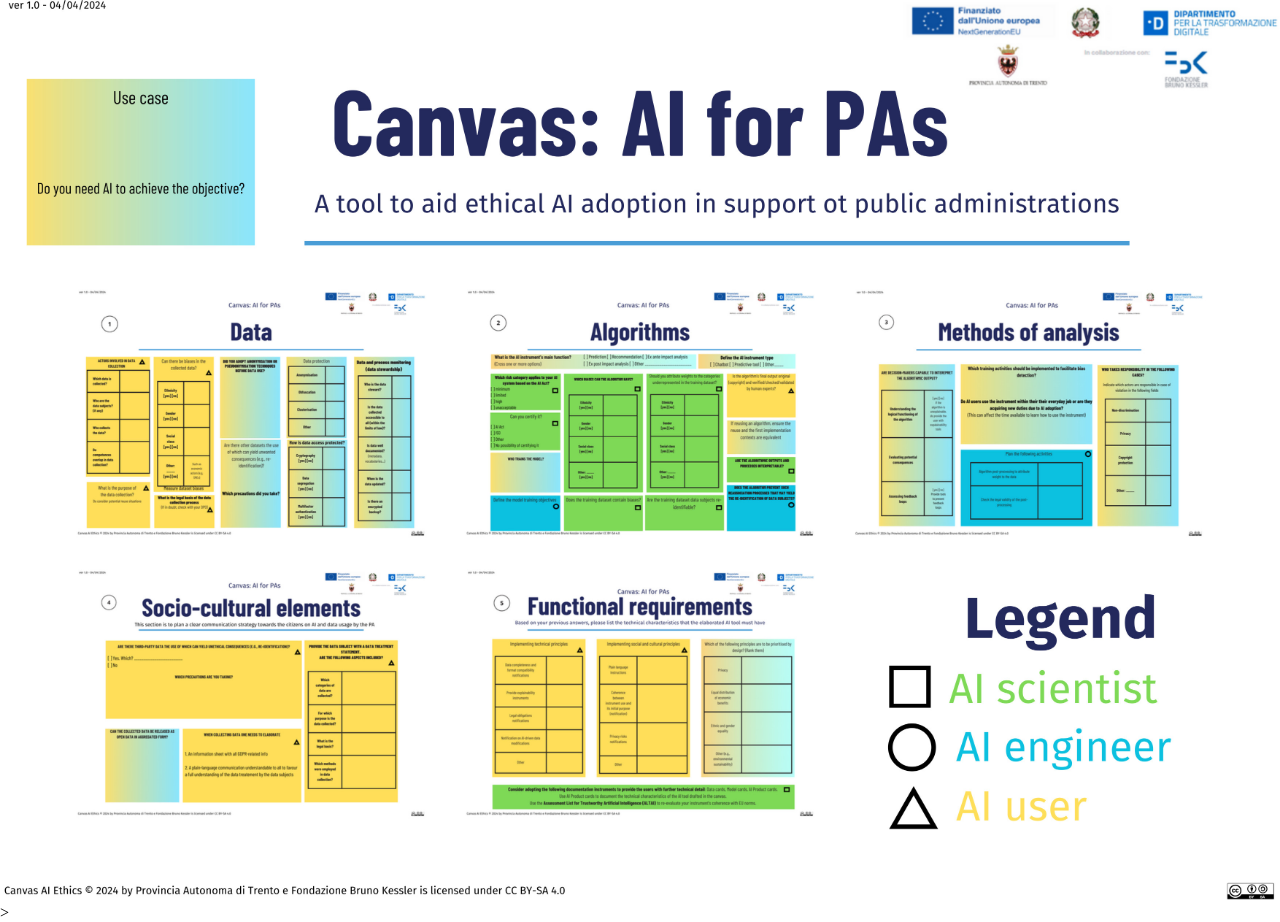
==== docs/index.html @ a338956f "update" ====
<!DOCTYPE html>
<html lang="it">
<head>
    <meta charset="UTF-8">
    <meta name="viewport" content="width=device-width, initial-scale=1.0">
    <title>Immagine Fullscreen</title>
    <style>
        body {
            margin: 0;
            overflow: hidden; /* Evita lo scrolling */
        }
        img {
            width: 100vw;
            height: 100vh;
            object-fit: cover; /* Assicura che l'immagine copra l'intero schermo */
        }
    </style>
</head>
<body>
	<a href="canvas_ai_ethics_AIxPA_en.pdf">
	<img src="images/cover.jpg" alt="Immagine a schermo intero">
	</a>
</body>
</html>

>
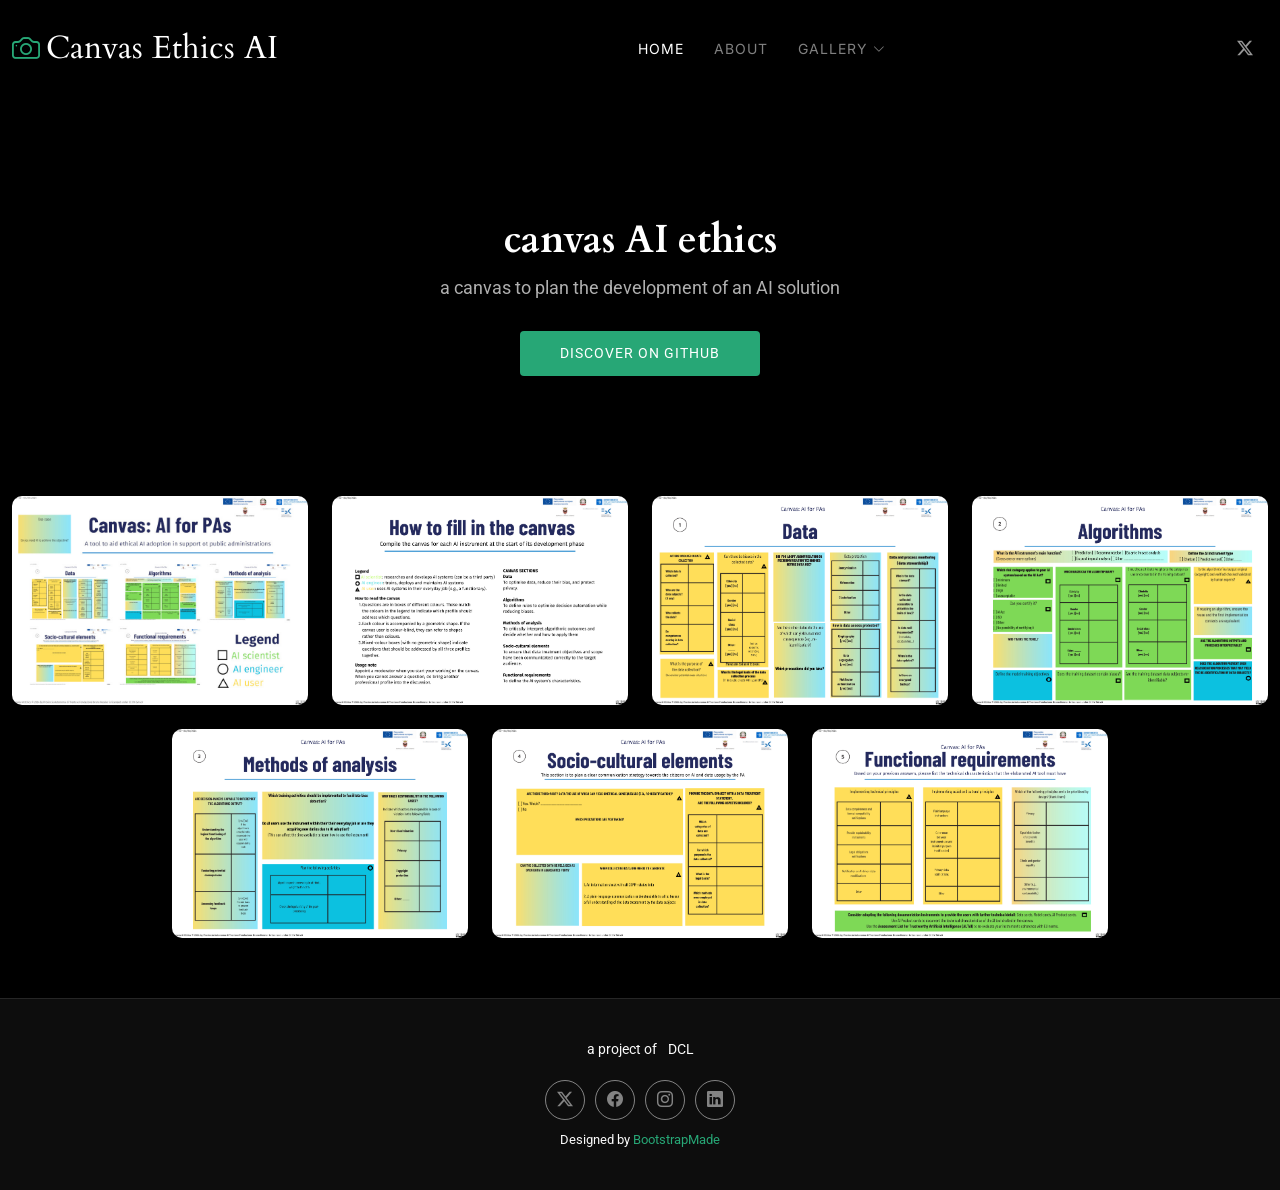
==== commit 29a06621: "update" ====
--- a/docs/index.html
+++ b/docs/index.html
@@ -1,26 +1,228 @@
 <!DOCTYPE html>
-<html lang="it">
+<html lang="en">
+
 <head>
-    <meta charset="UTF-8">
-    <meta name="viewport" content="width=device-width, initial-scale=1.0">
-    <title>Immagine Fullscreen</title>
-    <style>
-        body {
-            margin: 0;
-            overflow: hidden; /* Evita lo scrolling */
-        }
-        img {
-            width: 100vw;
-            height: 100vh;
-            object-fit: cover; /* Assicura che l'immagine copra l'intero schermo */
-        }
-    </style>
+  <meta charset="utf-8">
+  <meta content="width=device-width, initial-scale=1.0" name="viewport">
+  <title>AI Canvas Ethics</title>
+  <meta name="description" content="A structured framework to help public administrations ethically and legally deploy AI. Developed from the experience of the Autonomous Province of Trento, this canvas ensures compliance with EU regulations while addressing bias, data privacy, and accountability. Download the canvas to guide AI adoption in your organization. ">
+  <meta name="keywords" content="AI Ethics, Public Administration, AI Governance, Algorithmic Bias, Data Privacy, AI Regulation, Responsible AI, AI Act, Digital Transformation, Trustworthy AI, Machine Learning in Government, AI Deployment Framework.">
+
+  <!-- Favicons -->
+  <link href="assets/img/favicon.png" rel="icon">
+  <link href="assets/img/apple-touch-icon.png" rel="apple-touch-icon">
+
+  <!-- Fonts -->
+  <link href="https://fonts.googleapis.com" rel="preconnect">
+  <link href="https://fonts.gstatic.com" rel="preconnect" crossorigin>
+  <link href="https://fonts.googleapis.com/css2?family=Roboto:ital,wght@0,100;0,300;0,400;0,500;0,700;0,900;1,100;1,300;1,400;1,500;1,700;1,900&family=Inter:wght@100;200;300;400;500;600;700;800;900&family=Cardo:ital,wght@0,400;0,700;1,400;1,700&display=swap" rel="stylesheet">
+
+  <!-- Vendor CSS Files -->
+  <link href="assets/vendor/bootstrap/css/bootstrap.min.css" rel="stylesheet">
+  <link href="assets/vendor/bootstrap-icons/bootstrap-icons.css" rel="stylesheet">
+  <link href="assets/vendor/aos/aos.css" rel="stylesheet">
+  <link href="assets/vendor/glightbox/css/glightbox.min.css" rel="stylesheet">
+  <link href="assets/vendor/swiper/swiper-bundle.min.css" rel="stylesheet">
+
+  <!-- Main CSS File -->
+  <link href="assets/css/main.css" rel="stylesheet">
+
+  <!-- =======================================================
+  * Template Name: PhotoFolio
+  * Template URL: https://bootstrapmade.com/photofolio-bootstrap-photography-website-template/
+  * Updated: Aug 07 2024 with Bootstrap v5.3.3
+  * Author: BootstrapMade.com
+  * License: https://bootstrapmade.com/license/
+  ======================================================== -->
 </head>
-<body>
-	<a href="canvas_ai_ethics_AIxPA_en.pdf">
-	<img src="images/cover.jpg" alt="Immagine a schermo intero">
-	</a>
+
+<body class="index-page">
+
+  <header id="header" class="header d-flex align-items-center sticky-top">
+    <div class="container-fluid position-relative d-flex align-items-center justify-content-between">
+
+      <a href="index.html" class="logo d-flex align-items-center me-auto me-xl-0">
+        <!-- Uncomment the line below if you also wish to use an image logo -->
+        <!-- <img src="assets/img/logo.png" alt=""> -->
+        <i class="bi bi-camera"></i>
+        <h1 class="sitename">Canvas Ethics AI</h1>
+      </a>
+
+      <nav id="navmenu" class="navmenu">
+        <ul>
+          <li><a href="index.html" class="active">Home<br></a></li>
+          <li><a href="about.html">About</a></li>
+          <li class="dropdown"><a href="gallery.html"><span>Gallery</span> <i class="bi bi-chevron-down toggle-dropdown"></i></a>
+            <ul>
+              <li><a href="gallery.html">Canvas AI</a></li>
+              <!--
+              <li><a href="gallery.html">Canvas AI for business</a></li>
+              <li><a href="gallery.html">Canvas AI italian versione</a></li>
+              -->
+            </ul>
+          </li>
+          <!--
+          <li><a href="services.html">Services</a></li>
+          <li><a href="contact.html">Contact</a></li>
+          -->
+        </ul>
+        <i class="mobile-nav-toggle d-xl-none bi bi-list"></i>
+      </nav>
+
+      <div class="header-social-links">
+        <a href="https://x.com/dclfbk" class="twitter"><i class="bi bi-twitter-x"></i></a>
+        <!--
+        <a href="#" class="facebook"><i class="bi bi-facebook"></i></a>
+        <a href="#" class="instagram"><i class="bi bi-instagram"></i></a>
+        <a href="#" class="linkedin"><i class="bi bi-linkedin"></i></a>
+        -->
+      </div>
+
+    </div>
+  </header>
+
+  <main class="main">
+
+    <!-- Hero Section -->
+    <section id="hero" class="hero section">
+
+      <div class="container">
+        <div class="row justify-content-center">
+          <div class="col-lg-6 text-center" data-aos="fade-up" data-aos-delay="100">
+            <h2>canvas AI ethics</h2>
+            <p>a canvas to plan the development of an AI solution</p>
+            <a href="https://github.com/dclfbk/canvasaiethics" class="btn-get-started">discover on github<br></a>
+          </div>
+        </div>
+      </div>
+
+    </section><!-- /Hero Section -->
+
+    <!-- Gallery Section -->
+    <section id="gallery" class="gallery section">
+
+      <div class="container-fluid" data-aos="fade-up" data-aos-delay="100">
+
+        <div class="row gy-4 justify-content-center">
+
+          <div class="col-xl-3 col-lg-4 col-md-6">
+            <div class="gallery-item h-100">
+              <img src="assets/img/gallery/gallery-1.jpg" class="img-fluid" alt="">
+              <div class="gallery-links d-flex align-items-center justify-content-center">
+                <a href="assets/img/gallery/gallery-1.jpg" title="Gallery 1" class="glightbox preview-link"><i class="bi bi-arrows-angle-expand"></i></a>
+                <a href="gallery-single.html" class="details-link"><i class="bi bi-link-45deg"></i></a>
+              </div>
+            </div>
+          </div><!-- End Gallery Item -->
+
+          <div class="col-xl-3 col-lg-4 col-md-6">
+            <div class="gallery-item h-100">
+              <img src="assets/img/gallery/gallery-2.jpg" class="img-fluid" alt="">
+              <div class="gallery-links d-flex align-items-center justify-content-center">
+                <a href="assets/img/gallery/gallery-2.jpg" title="Gallery 2" class="glightbox preview-link"><i class="bi bi-arrows-angle-expand"></i></a>
+                <a href="gallery-single.html" class="details-link"><i class="bi bi-link-45deg"></i></a>
+              </div>
+            </div>
+          </div><!-- End Gallery Item -->
+
+          <div class="col-xl-3 col-lg-4 col-md-6">
+            <div class="gallery-item h-100">
+              <img src="assets/img/gallery/gallery-3.jpg" class="img-fluid" alt="">
+              <div class="gallery-links d-flex align-items-center justify-content-center">
+                <a href="assets/img/gallery/gallery-3.jpg" title="Gallery 3" class="glightbox preview-link"><i class="bi bi-arrows-angle-expand"></i></a>
+                <a href="gallery-single.html" class="details-link"><i class="bi bi-link-45deg"></i></a>
+              </div>
+            </div>
+          </div><!-- End Gallery Item -->
+
+          <div class="col-xl-3 col-lg-4 col-md-6">
+            <div class="gallery-item h-100">
+              <img src="assets/img/gallery/gallery-4.jpg" class="img-fluid" alt="">
+              <div class="gallery-links d-flex align-items-center justify-content-center">
+                <a href="assets/img/gallery/gallery-4.jpg" title="Gallery 4" class="glightbox preview-link"><i class="bi bi-arrows-angle-expand"></i></a>
+                <a href="gallery-single.html" class="details-link"><i class="bi bi-link-45deg"></i></a>
+              </div>
+            </div>
+          </div><!-- End Gallery Item -->
+
+          <div class="col-xl-3 col-lg-4 col-md-6">
+            <div class="gallery-item h-100">
+              <img src="assets/img/gallery/gallery-5.jpg" class="img-fluid" alt="">
+              <div class="gallery-links d-flex align-items-center justify-content-center">
+                <a href="assets/img/gallery/gallery-5.jpg" title="Gallery 5" class="glightbox preview-link"><i class="bi bi-arrows-angle-expand"></i></a>
+                <a href="gallery-single.html" class="details-link"><i class="bi bi-link-45deg"></i></a>
+              </div>
+            </div>
+          </div><!-- End Gallery Item -->
+
+          <div class="col-xl-3 col-lg-4 col-md-6">
+            <div class="gallery-item h-100">
+              <img src="assets/img/gallery/gallery-6.jpg" class="img-fluid" alt="">
+              <div class="gallery-links d-flex align-items-center justify-content-center">
+                <a href="assets/img/gallery/gallery-6.jpg" title="Gallery 6" class="glightbox preview-link"><i class="bi bi-arrows-angle-expand"></i></a>
+                <a href="gallery-single.html" class="details-link"><i class="bi bi-link-45deg"></i></a>
+              </div>
+            </div>
+          </div><!-- End Gallery Item -->
+
+          <div class="col-xl-3 col-lg-4 col-md-6">
+            <div class="gallery-item h-100">
+              <img src="assets/img/gallery/gallery-7.jpg" class="img-fluid" alt="">
+              <div class="gallery-links d-flex align-items-center justify-content-center">
+                <a href="assets/img/gallery/gallery-7.jpg" title="Gallery 7" class="glightbox preview-link"><i class="bi bi-arrows-angle-expand"></i></a>
+                <a href="gallery-single.html" class="details-link"><i class="bi bi-link-45deg"></i></a>
+              </div>
+            </div>
+          </div><!-- End Gallery Item -->
+        </div>
+
+      </div>
+
+    </section><!-- /Gallery Section -->
+
+  </main>
+
+  <footer id="footer" class="footer">
+
+    <div class="container">
+      <div class="copyright text-center ">
+        <p>a project of <strong class="px-1 sitename"></strong> <span>DCL</span></p>
+      </div>
+      <div class="social-links d-flex justify-content-center">
+        <a href=""><i class="bi bi-twitter-x"></i></a>
+        <a href=""><i class="bi bi-facebook"></i></a>
+        <a href=""><i class="bi bi-instagram"></i></a>
+        <a href=""><i class="bi bi-linkedin"></i></a>
+      </div>
+      <div class="credits">
+        <!-- All the links in the footer should remain intact. -->
+        <!-- You can delete the links only if you've purchased the pro version. -->
+        <!-- Licensing information: https://bootstrapmade.com/license/ -->
+        <!-- Purchase the pro version with working PHP/AJAX contact form: [buy-url] -->
+        Designed by <a href="https://bootstrapmade.com/">BootstrapMade</a>
+      </div>
+    </div>
+
+  </footer>
+
+  <!-- Scroll Top -->
+  <a href="#" id="scroll-top" class="scroll-top d-flex align-items-center justify-content-center"><i class="bi bi-arrow-up-short"></i></a>
+
+  <!-- Preloader -->
+  <div id="preloader">
+    <div class="line"></div>
+  </div>
+
+  <!-- Vendor JS Files -->
+  <script src="assets/vendor/bootstrap/js/bootstrap.bundle.min.js"></script>
+  <script src="assets/vendor/php-email-form/validate.js"></script>
+  <script src="assets/vendor/aos/aos.js"></script>
+  <script src="assets/vendor/glightbox/js/glightbox.min.js"></script>
+  <script src="assets/vendor/swiper/swiper-bundle.min.js"></script>
+
+  <!-- Main JS File -->
+  <script src="assets/js/main.js"></script>
+
 </body>
+
 </html>
-
->
--- a/docs/assets/css/main.css
+++ b/docs/assets/css/main.css
@@ -0,0 +1,1392 @@
+/**
+* Template Name: PhotoFolio
+* Template URL: https://bootstrapmade.com/photofolio-bootstrap-photography-website-template/
+* Updated: Aug 07 2024 with Bootstrap v5.3.3
+* Author: BootstrapMade.com
+* License: https://bootstrapmade.com/license/
+*/
+
+/*--------------------------------------------------------------
+# Font & Color Variables
+# Help: https://bootstrapmade.com/color-system/
+--------------------------------------------------------------*/
+/* Fonts */
+:root {
+  --default-font: "Roboto",  system-ui, -apple-system, "Segoe UI", Roboto, "Helvetica Neue", Arial, "Noto Sans", "Liberation Sans", sans-serif, "Apple Color Emoji", "Segoe UI Emoji", "Segoe UI Symbol", "Noto Color Emoji";
+  --heading-font: "Cardo",  sans-serif;
+  --nav-font: "Inter",  sans-serif;
+}
+
+/* Global Colors - The following color variables are used throughout the website. Updating them here will change the color scheme of the entire website */
+:root { 
+  --background-color: #000000; /* Background color for the entire website, including individual sections */
+  --default-color: #fafafa; /* Default color used for the majority of the text content across the entire website */
+  --heading-color: #ffffff; /* Color for headings, subheadings and title throughout the website */
+  --accent-color: #27a776; /* Accent color that represents your brand on the website. It's used for buttons, links, and other elements that need to stand out */
+  --surface-color: #1a1a1a; /* The surface color is used as a background of boxed elements within sections, such as cards, icon boxes, or other elements that require a visual separation from the global background. */
+  --contrast-color: #ffffff; /* Contrast color for text, ensuring readability against backgrounds of accent, heading, or default colors. */
+}
+
+/* Nav Menu Colors - The following color variables are used specifically for the navigation menu. They are separate from the global colors to allow for more customization options */
+:root {
+  --nav-color: rgba(255, 255, 255, 0.5);  /* The default color of the main navmenu links */
+  --nav-hover-color: #ffffff; /* Applied to main navmenu links when they are hovered over or active */
+  --nav-mobile-background-color: #1a1a1a; /* Used as the background color for mobile navigation menu */
+  --nav-dropdown-background-color: #1a1a1a; /* Used as the background color for dropdown items that appear when hovering over primary navigation items */
+  --nav-dropdown-color: rgba(255, 255, 255, 0.5); /* Used for navigation links of the dropdown items in the navigation menu. */
+  --nav-dropdown-hover-color: #ffffff; /* Similar to --nav-hover-color, this color is applied to dropdown navigation links when they are hovered over. */
+}
+
+/* Color Presets - These classes override global colors when applied to any section or element, providing reuse of the sam color scheme. */
+
+.light-background {
+  --background-color: #1a1a1a;
+  --surface-color: #343434;
+}
+
+.dark-background {
+  --background-color: #060606;
+  --default-color: #ffffff;
+  --heading-color: #ffffff;
+  --surface-color: #252525;
+  --contrast-color: #ffffff;
+}
+
+/* Smooth scroll */
+:root {
+  scroll-behavior: smooth;
+}
+
+/*--------------------------------------------------------------
+# General Styling & Shared Classes
+--------------------------------------------------------------*/
+body {
+  color: var(--default-color);
+  background-color: var(--background-color);
+  font-family: var(--default-font);
+}
+
+a {
+  color: var(--accent-color);
+  text-decoration: none;
+  transition: 0.3s;
+}
+
+a:hover {
+  color: color-mix(in srgb, var(--accent-color), transparent 25%);
+  text-decoration: none;
+}
+
+h1,
+h2,
+h3,
+h4,
+h5,
+h6 {
+  color: var(--heading-color);
+  font-family: var(--heading-font);
+}
+
+/* PHP Email Form Messages
+------------------------------*/
+.php-email-form .error-message {
+  display: none;
+  background: #df1529;
+  color: #ffffff;
+  text-align: left;
+  padding: 15px;
+  margin-bottom: 24px;
+  font-weight: 600;
+}
+
+.php-email-form .sent-message {
+  display: none;
+  color: #ffffff;
+  background: #059652;
+  text-align: center;
+  padding: 15px;
+  margin-bottom: 24px;
+  font-weight: 600;
+}
+
+.php-email-form .loading {
+  display: none;
+  background: var(--surface-color);
+  text-align: center;
+  padding: 15px;
+  margin-bottom: 24px;
+}
+
+.php-email-form .loading:before {
+  content: "";
+  display: inline-block;
+  border-radius: 50%;
+  width: 24px;
+  height: 24px;
+  margin: 0 10px -6px 0;
+  border: 3px solid var(--accent-color);
+  border-top-color: var(--surface-color);
+  animation: php-email-form-loading 1s linear infinite;
+}
+
+@keyframes php-email-form-loading {
+  0% {
+    transform: rotate(0deg);
+  }
+
+  100% {
+    transform: rotate(360deg);
+  }
+}
+
+/*--------------------------------------------------------------
+# Global Header
+--------------------------------------------------------------*/
+.header {
+  color: var(--default-color);
+  background-color: var(--background-color);
+  padding: 20px 0;
+  transition: all 0.5s;
+  z-index: 997;
+  border-bottom: 1px solid var(--background-color);
+}
+
+.header .logo {
+  line-height: 1;
+}
+
+.header .logo img {
+  max-height: 36px;
+  margin-right: 8px;
+}
+
+.header .logo h1 {
+  font-size: 32px;
+  margin: 0;
+  font-weight: 400;
+  color: var(--heading-color);
+}
+
+.header .logo i {
+  font-size: 28px;
+  margin-right: 6px;
+}
+
+.header .header-social-links {
+  padding-right: 15px;
+}
+
+.header .header-social-links a {
+  color: color-mix(in srgb, var(--default-color), transparent 40%);
+  padding-left: 6px;
+  display: inline-block;
+  transition: 0.3s;
+  font-size: 16px;
+}
+
+.header .header-social-links a:hover {
+  color: var(--accent-color);
+}
+
+.header .header-social-links a i {
+  line-height: 0px;
+}
+
+@media (max-width: 1200px) {
+  .header .logo {
+    order: 1;
+  }
+
+  .header .logo h1 {
+    font-size: 26px;
+  }
+
+  .header .logo i {
+    font-size: 20px;
+  }
+
+  .header .header-social-links {
+    order: 2;
+  }
+
+  .header .header-social-links a {
+    font-size: 16px;
+  }
+
+  .header .navmenu {
+    order: 3;
+  }
+}
+
+.scrolled .header {
+  border-color: color-mix(in srgb, var(--background-color) 90%, white 20%);
+}
+
+/*--------------------------------------------------------------
+# Navigation Menu
+--------------------------------------------------------------*/
+/* Navmenu - Desktop */
+@media (min-width: 1200px) {
+  .navmenu {
+    padding: 0;
+  }
+
+  .navmenu ul {
+    margin: 0;
+    padding: 0;
+    display: flex;
+    list-style: none;
+    align-items: center;
+  }
+
+  .navmenu li {
+    position: relative;
+  }
+
+  .navmenu a,
+  .navmenu a:focus {
+    color: var(--nav-color);
+    padding: 18px 15px;
+    font-size: 14px;
+    font-family: var(--nav-font);
+    font-weight: 400;
+    display: flex;
+    align-items: center;
+    justify-content: space-between;
+    white-space: nowrap;
+    transition: 0.3s;
+    text-transform: uppercase;
+    letter-spacing: 1px;
+  }
+
+  .navmenu a i,
+  .navmenu a:focus i {
+    font-size: 12px;
+    line-height: 0;
+    margin-left: 5px;
+    transition: 0.3s;
+  }
+
+  .navmenu li:last-child a {
+    padding-right: 0;
+  }
+
+  .navmenu li:hover>a,
+  .navmenu .active,
+  .navmenu .active:focus {
+    color: var(--nav-hover-color);
+  }
+
+  .navmenu .dropdown ul {
+    margin: 0;
+    padding: 10px 0;
+    background: var(--nav-dropdown-background-color);
+    display: block;
+    position: absolute;
+    visibility: hidden;
+    left: 14px;
+    top: 130%;
+    opacity: 0;
+    transition: 0.3s;
+    border-radius: 4px;
+    z-index: 99;
+  }
+
+  .navmenu .dropdown ul li {
+    min-width: 200px;
+  }
+
+  .navmenu .dropdown ul a {
+    padding: 10px 20px;
+    font-size: 15px;
+    text-transform: none;
+    color: var(--nav-dropdown-color);
+  }
+
+  .navmenu .dropdown ul a i {
+    font-size: 12px;
+  }
+
+  .navmenu .dropdown ul a:hover,
+  .navmenu .dropdown ul .active:hover,
+  .navmenu .dropdown ul li:hover>a {
+    color: var(--nav-dropdown-hover-color);
+  }
+
+  .navmenu .dropdown:hover>ul {
+    opacity: 1;
+    top: 100%;
+    visibility: visible;
+  }
+
+  .navmenu .dropdown .dropdown ul {
+    top: 0;
+    left: -90%;
+    visibility: hidden;
+  }
+
+  .navmenu .dropdown .dropdown:hover>ul {
+    opacity: 1;
+    top: 0;
+    left: -100%;
+    visibility: visible;
+  }
+}
+
+/* Navmenu - Mobile */
+@media (max-width: 1199px) {
+  .mobile-nav-toggle {
+    color: var(--nav-color);
+    font-size: 28px;
+    line-height: 0;
+    margin-right: 10px;
+    cursor: pointer;
+    transition: color 0.3s;
+  }
+
+  .navmenu {
+    padding: 0;
+    z-index: 9997;
+  }
+
+  .navmenu ul {
+    display: none;
+    position: absolute;
+    inset: 60px 20px 20px 20px;
+    padding: 10px 0;
+    margin: 0;
+    border-radius: 6px;
+    background-color: var(--nav-mobile-background-color);
+    overflow-y: auto;
+    transition: 0.3s;
+    z-index: 9998;
+    box-shadow: 0px 0px 30px rgba(0, 0, 0, 0.1);
+  }
+
+  .navmenu a,
+  .navmenu a:focus {
+    color: var(--nav-dropdown-color);
+    padding: 10px 20px;
+    font-family: var(--nav-font);
+    font-size: 17px;
+    font-weight: 500;
+    display: flex;
+    align-items: center;
+    justify-content: space-between;
+    white-space: nowrap;
+    transition: 0.3s;
+  }
+
+  .navmenu a i,
+  .navmenu a:focus i {
+    font-size: 12px;
+    line-height: 0;
+    margin-left: 5px;
+    width: 30px;
+    height: 30px;
+    display: flex;
+    align-items: center;
+    justify-content: center;
+    border-radius: 50%;
+    transition: 0.3s;
+    background-color: color-mix(in srgb, var(--accent-color), transparent 90%);
+  }
+
+  .navmenu a i:hover,
+  .navmenu a:focus i:hover {
+    background-color: var(--accent-color);
+    color: var(--contrast-color);
+  }
+
+  .navmenu a:hover,
+  .navmenu .active,
+  .navmenu .active:focus {
+    color: var(--nav-dropdown-hover-color);
+  }
+
+  .navmenu .active i,
+  .navmenu .active:focus i {
+    background-color: var(--accent-color);
+    color: var(--contrast-color);
+    transform: rotate(180deg);
+  }
+
+  .navmenu .dropdown ul {
+    position: static;
+    display: none;
+    z-index: 99;
+    padding: 10px 0;
+    margin: 10px 20px;
+    background-color: var(--nav-dropdown-background-color);
+    border: 1px solid color-mix(in srgb, var(--default-color), transparent 90%);
+    box-shadow: none;
+    transition: all 0.5s ease-in-out;
+  }
+
+  .navmenu .dropdown ul ul {
+    background-color: rgba(33, 37, 41, 0.1);
+  }
+
+  .navmenu .dropdown>.dropdown-active {
+    display: block;
+    background-color: rgba(33, 37, 41, 0.03);
+  }
+
+  .mobile-nav-active {
+    overflow: hidden;
+  }
+
+  .mobile-nav-active .mobile-nav-toggle {
+    color: #fff;
+    position: absolute;
+    font-size: 32px;
+    top: 15px;
+    right: 15px;
+    margin-right: 0;
+    z-index: 9999;
+  }
+
+  .mobile-nav-active .navmenu {
+    position: fixed;
+    overflow: hidden;
+    inset: 0;
+    background: rgba(33, 37, 41, 0.8);
+    transition: 0.3s;
+  }
+
+  .mobile-nav-active .navmenu>ul {
+    display: block;
+  }
+}
+
+/*--------------------------------------------------------------
+# Global Footer
+--------------------------------------------------------------*/
+.footer {
+  --background-color: color-mix(in srgb, var(--default-color), transparent 95%);
+  border-top: 1px solid color-mix(in srgb, var(--default-color), transparent 90%);
+  color: var(--default-color);
+  background-color: var(--background-color);
+  font-size: 14px;
+  padding: 40px 0;
+  position: relative;
+}
+
+.footer .copyright p {
+  margin-bottom: 0;
+}
+
+.footer .social-links {
+  margin-top: 20px;
+}
+
+.footer .social-links a {
+  display: flex;
+  align-items: center;
+  justify-content: center;
+  width: 40px;
+  height: 40px;
+  border-radius: 50%;
+  border: 1px solid color-mix(in srgb, var(--default-color), transparent 50%);
+  font-size: 16px;
+  color: color-mix(in srgb, var(--default-color), transparent 50%);
+  margin: 0 5px;
+  transition: 0.3s;
+}
+
+.footer .social-links a:hover {
+  color: var(--accent-color);
+  border-color: var(--accent-color);
+}
+
+.footer .credits {
+  margin-top: 10px;
+  font-size: 13px;
+  text-align: center;
+}
+
+/*--------------------------------------------------------------
+# Preloader
+--------------------------------------------------------------*/
+#preloader {
+  display: flex;
+  position: fixed;
+  inset: 0;
+  width: 100%;
+  height: 100vh;
+  z-index: 99999;
+}
+
+#preloader:before,
+#preloader:after {
+  content: "";
+  background-color: #000000;
+  position: absolute;
+  inset: 0;
+  width: 50%;
+  height: 100%;
+  transition: all 0.3s ease 0s;
+  z-index: -1;
+}
+
+#preloader:after {
+  left: auto;
+  right: 0;
+}
+
+#preloader .line {
+  position: relative;
+  overflow: hidden;
+  margin: auto;
+  width: 1px;
+  height: 280px;
+  transition: all 0.8s ease 0s;
+}
+
+#preloader .line:before {
+  content: "";
+  position: absolute;
+  background-color: #ffffff;
+  left: 0;
+  top: 50%;
+  width: 1px;
+  height: 0%;
+  transform: translateY(-50%);
+  animation: lineincrease 1000ms ease-in-out 0s forwards;
+}
+
+#preloader .line:after {
+  content: "";
+  position: absolute;
+  background-color: color-mix(in srgb, var(--default-color), transparent 95%);
+  left: 0;
+  top: 0;
+  width: 1px;
+  height: 100%;
+  transform: translateY(-100%);
+  animation: linemove 1200ms linear 0s infinite;
+  animation-delay: 2000ms;
+}
+
+#preloader.loaded .line {
+  opacity: 0;
+  height: 100% !important;
+}
+
+#preloader.loaded .line:after {
+  opacity: 0;
+}
+
+#preloader.loaded:before,
+#preloader.loaded:after {
+  animation: preloaderfinish 300ms ease-in-out 500ms forwards;
+}
+
+@keyframes lineincrease {
+  0% {
+    height: 0%;
+  }
+
+  100% {
+    height: 100%;
+  }
+}
+
+@keyframes linemove {
+  0% {
+    transform: translateY(200%);
+  }
+
+  100% {
+    transform: translateY(-100%);
+  }
+}
+
+@keyframes preloaderfinish {
+  0% {
+    width: 5 0%;
+  }
+
+  100% {
+    width: 0%;
+  }
+}
+
+/*--------------------------------------------------------------
+# Scroll Top Button
+--------------------------------------------------------------*/
+.scroll-top {
+  position: fixed;
+  visibility: hidden;
+  opacity: 0;
+  right: 15px;
+  bottom: -15px;
+  z-index: 99999;
+  background-color: var(--accent-color);
+  width: 44px;
+  height: 44px;
+  border-radius: 50px;
+  transition: all 0.4s;
+}
+
+.scroll-top i {
+  font-size: 24px;
+  color: var(--default-color);
+  line-height: 0;
+}
+
+.scroll-top:hover {
+  background-color: color-mix(in srgb, var(--accent-color), transparent 20%);
+}
+
+.scroll-top.active {
+  visibility: visible;
+  opacity: 1;
+  bottom: 15px;
+}
+
+/*--------------------------------------------------------------
+# Disable aos animation delay on mobile devices
+--------------------------------------------------------------*/
+@media screen and (max-width: 768px) {
+  [data-aos-delay] {
+    transition-delay: 0 !important;
+  }
+}
+
+/*--------------------------------------------------------------
+# Global Page Titles & Breadcrumbs
+--------------------------------------------------------------*/
+.page-title {
+  color: var(--default-color);
+  background-color: var(--background-color);
+  position: relative;
+}
+
+.page-title .heading {
+  padding: 80px 0;
+  border-top: 1px solid color-mix(in srgb, var(--default-color), transparent 90%);
+}
+
+.page-title .heading h1 {
+  font-size: 64px;
+  font-weight: 400;
+}
+
+.page-title .heading .cta-btn {
+  color: var(--default-color);
+  background: var(--accent-color);
+  font-weight: 400;
+  font-size: 14px;
+  display: inline-block;
+  margin-top: 20px;
+  padding: 12px 40px;
+  border-radius: 4px;
+  transition: 0.5s;
+  text-transform: uppercase;
+  letter-spacing: 1px;
+}
+
+.page-title .heading .cta-btn:hover {
+  background-color: color-mix(in srgb, var(--accent-color) 90%, white 10%);
+}
+
+.page-title nav {
+  background-color: color-mix(in srgb, var(--default-color), transparent 90%);
+  padding: 20px 0;
+}
+
+.page-title nav ol {
+  display: flex;
+  flex-wrap: wrap;
+  list-style: none;
+  margin: 0;
+  font-size: 16px;
+  font-weight: 600;
+}
+
+.page-title nav ol li+li {
+  padding-left: 10px;
+}
+
+.page-title nav ol li+li::before {
+  content: "/";
+  display: inline-block;
+  padding-right: 10px;
+  color: color-mix(in srgb, var(--default-color), transparent 70%);
+}
+
+/*--------------------------------------------------------------
+# Global Sections
+--------------------------------------------------------------*/
+section,
+.section {
+  color: var(--default-color);
+  background-color: var(--background-color);
+  padding: 60px 0;
+  scroll-margin-top: 100px;
+  overflow: clip;
+}
+
+@media (max-width: 1199px) {
+
+  section,
+  .section {
+    scroll-margin-top: 66px;
+  }
+}
+
+/*--------------------------------------------------------------
+# Global Section Titles
+--------------------------------------------------------------*/
+.section-title {
+  padding-bottom: 60px;
+  position: relative;
+}
+
+.section-title h2 {
+  font-size: 14px;
+  font-weight: 400;
+  padding: 0;
+  line-height: 1px;
+  margin: 0;
+  letter-spacing: 1.5px;
+  text-transform: uppercase;
+  color: color-mix(in srgb, var(--default-color), transparent 50%);
+  position: relative;
+  font-family: var(--default-font);
+}
+
+.section-title h2::after {
+  content: "";
+  width: 120px;
+  height: 1px;
+  display: inline-block;
+  background: var(--accent-color);
+  margin: 4px 10px;
+}
+
+.section-title p {
+  color: var(--heading-color);
+  margin: 0;
+  font-size: 36px;
+  font-weight: 400;
+  font-family: var(--heading-font);
+}
+
+/*--------------------------------------------------------------
+# Hero Section
+--------------------------------------------------------------*/
+.hero {
+  width: 100%;
+  min-height: 30vh;
+  position: relative;
+  padding: 120px 0 60px 0;
+  display: flex;
+  align-items: center;
+}
+
+.hero h2 {
+  margin: 0 0 10px 0;
+  font-size: 38px;
+  font-weight: 700;
+}
+
+.hero h2 .underlight {
+  position: relative;
+  z-index: 1;
+  padding: 0 5px;
+  display: inline-block;
+}
+
+.hero h2 .underlight:before {
+  content: "";
+  position: absolute;
+  height: 50%;
+  bottom: 0;
+  left: 0;
+  right: 0;
+  background: var(--accent-color);
+  z-index: -1;
+}
+
+.hero p {
+  color: color-mix(in srgb, var(--default-color), transparent 30%);
+  margin-bottom: 30px;
+  font-size: 18px;
+}
+
+@media (max-width: 768px) {
+  .hero h2 {
+    font-size: 32px;
+  }
+}
+
+.hero .btn-get-started {
+  color: var(--contrast-color);
+  background: var(--accent-color);
+  font-weight: 400;
+  font-size: 14px;
+  display: inline-block;
+  padding: 12px 40px;
+  border-radius: 4px;
+  transition: 0.5s;
+  text-transform: uppercase;
+  letter-spacing: 1px;
+}
+
+.hero .btn-get-started:hover {
+  background-color: color-mix(in srgb, var(--accent-color) 90%, white 10%);
+}
+
+/*--------------------------------------------------------------
+# Gallery Section
+--------------------------------------------------------------*/
+.gallery .gallery-item {
+  position: relative;
+  overflow: hidden;
+  border-radius: 10px;
+}
+
+.gallery .gallery-item img {
+  transition: 0.3s;
+}
+
+.gallery .gallery-links {
+  position: absolute;
+  inset: 0;
+  opacity: 0;
+  transition: all ease-in-out 0.3s;
+  background: rgba(0, 0, 0, 0.6);
+  z-index: 3;
+}
+
+.gallery .gallery-links .preview-link,
+.gallery .gallery-links .details-link {
+  font-size: 20px;
+  color: rgba(255, 255, 255, 0.5);
+  transition: 0.3s;
+  line-height: 1.2;
+  margin: 30px 8px 0 8px;
+}
+
+.gallery .gallery-links .preview-link:hover,
+.gallery .gallery-links .details-link:hover {
+  color: #ffffff;
+}
+
+.gallery .gallery-links .details-link {
+  font-size: 30px;
+  line-height: 0;
+}
+
+.gallery .gallery-item:hover .gallery-links {
+  opacity: 1;
+}
+
+.gallery .gallery-item:hover .preview-link,
+.gallery .gallery-item:hover .details-link {
+  margin-top: 0;
+}
+
+.gallery .gallery-item:hover img {
+  transform: scale(1.1);
+}
+
+.glightbox-clean .gslide-description {
+  background: #272727;
+}
+
+.glightbox-clean .gslide-title {
+  color: rgba(255, 255, 255, 0.8);
+  margin: 0;
+}
+
+/*--------------------------------------------------------------
+# About Section
+--------------------------------------------------------------*/
+.about .content h2 {
+  font-weight: 700;
+  font-size: 24px;
+}
+
+.about .content ul {
+  list-style: none;
+  padding: 0;
+}
+
+.about .content ul li {
+  margin-bottom: 20px;
+  display: flex;
+  align-items: center;
+}
+
+.about .content ul strong {
+  margin-right: 10px;
+}
+
+.about .content ul i {
+  font-size: 16px;
+  margin-right: 5px;
+  color: var(--accent-color);
+  line-height: 0;
+}
+
+/*--------------------------------------------------------------
+# Testimonials Section
+--------------------------------------------------------------*/
+.testimonials .testimonial-item {
+  background-color: var(--surface-color);
+  box-shadow: 0px 0 20px rgba(0, 0, 0, 0.1);
+  box-sizing: content-box;
+  padding: 30px;
+  margin: 40px 30px;
+  min-height: 320px;
+  display: flex;
+  flex-direction: column;
+  text-align: center;
+  transition: 0.3s;
+}
+
+.testimonials .testimonial-item .stars {
+  margin-bottom: 15px;
+}
+
+.testimonials .testimonial-item .stars i {
+  color: #ffc107;
+  margin: 0 1px;
+}
+
+.testimonials .testimonial-item .testimonial-img {
+  width: 90px;
+  border-radius: 50%;
+  border: 4px solid var(--background-color);
+  margin: 0 auto;
+}
+
+.testimonials .testimonial-item h3 {
+  font-size: 18px;
+  font-weight: bold;
+  margin: 10px 0 5px 0;
+}
+
+.testimonials .testimonial-item h4 {
+  font-size: 14px;
+  color: color-mix(in srgb, var(--default-color), transparent 40%);
+  margin: 0;
+}
+
+.testimonials .testimonial-item p {
+  font-style: italic;
+  margin: 0 auto 15px auto;
+}
+
+.testimonials .swiper-wrapper {
+  height: auto;
+}
+
+.testimonials .swiper-pagination {
+  margin-top: 20px;
+  position: relative;
+}
+
+.testimonials .swiper-pagination .swiper-pagination-bullet {
+  width: 12px;
+  height: 12px;
+  background-color: color-mix(in srgb, var(--default-color), transparent 85%);
+  opacity: 1;
+}
+
+.testimonials .swiper-pagination .swiper-pagination-bullet-active {
+  background-color: var(--accent-color);
+}
+
+.testimonials .swiper-slide {
+  opacity: 0.3;
+}
+
+@media (max-width: 1199px) {
+  .testimonials .swiper-slide-active {
+    opacity: 1;
+  }
+
+  .testimonials .swiper-pagination {
+    margin-top: 0;
+  }
+
+  .testimonials .testimonial-item {
+    margin: 40px 20px;
+  }
+}
+
+@media (min-width: 1200px) {
+  .testimonials .swiper-slide-next {
+    opacity: 1;
+    transform: scale(1.12);
+  }
+}
+
+/*--------------------------------------------------------------
+# Gallery Details Section
+--------------------------------------------------------------*/
+.gallery-details .portfolio-details-slider img {
+  width: 100%;
+}
+
+.gallery-details .swiper-wrapper {
+  height: auto;
+}
+
+.gallery-details .swiper-button-prev,
+.gallery-details .swiper-button-next {
+  width: 48px;
+  height: 48px;
+}
+
+.gallery-details .swiper-button-prev:after,
+.gallery-details .swiper-button-next:after {
+  color: rgba(255, 255, 255, 0.8);
+  background-color: rgba(0, 0, 0, 0.15);
+  font-size: 24px;
+  border-radius: 50%;
+  width: 48px;
+  height: 48px;
+  display: flex;
+  align-items: center;
+  justify-content: center;
+  transition: 0.3s;
+}
+
+.gallery-details .swiper-button-prev:hover:after,
+.gallery-details .swiper-button-next:hover:after {
+  background-color: rgba(0, 0, 0, 0.3);
+}
+
+@media (max-width: 575px) {
+
+  .gallery-details .swiper-button-prev,
+  .gallery-details .swiper-button-next {
+    display: none;
+  }
+}
+
+.gallery-details .swiper-pagination {
+  margin-top: 20px;
+  position: relative;
+}
+
+.gallery-details .swiper-pagination .swiper-pagination-bullet {
+  width: 10px;
+  height: 10px;
+  background-color: color-mix(in srgb, var(--default-color), transparent 85%);
+  opacity: 1;
+}
+
+.gallery-details .swiper-pagination .swiper-pagination-bullet-active {
+  background-color: var(--accent-color);
+}
+
+.gallery-details .portfolio-info h3 {
+  font-size: 22px;
+  font-weight: 700;
+  margin-bottom: 20px;
+  padding-bottom: 20px;
+  position: relative;
+}
+
+.gallery-details .portfolio-info h3:after {
+  content: "";
+  position: absolute;
+  display: block;
+  width: 50px;
+  height: 3px;
+  background: var(--accent-color);
+  left: 0;
+  bottom: 0;
+}
+
+.gallery-details .portfolio-info ul {
+  list-style: none;
+  padding: 0;
+  font-size: 15px;
+}
+
+.gallery-details .portfolio-info ul li {
+  display: flex;
+  flex-direction: column;
+  padding-bottom: 15px;
+}
+
+.gallery-details .portfolio-info ul strong {
+  text-transform: uppercase;
+  font-weight: 400;
+  color: color-mix(in srgb, var(--default-color), transparent 50%);
+  font-size: 14px;
+}
+
+.gallery-details .portfolio-info .btn-visit {
+  padding: 8px 40px;
+  background: var(--accent-color);
+  color: var(--contrast-color);
+  border-radius: 50px;
+  transition: 0.3s;
+}
+
+.gallery-details .portfolio-info .btn-visit:hover {
+  background: color-mix(in srgb, var(--accent-color), transparent 20%);
+}
+
+.gallery-details .portfolio-description h2 {
+  font-size: 26px;
+  font-weight: 700;
+  margin-bottom: 20px;
+}
+
+.gallery-details .portfolio-description p {
+  padding: 0;
+}
+
+.gallery-details .portfolio-description .testimonial-item {
+  padding: 30px 30px 0 30px;
+  position: relative;
+  background: color-mix(in srgb, var(--default-color), transparent 97%);
+  margin-bottom: 50px;
+}
+
+.gallery-details .portfolio-description .testimonial-item .testimonial-img {
+  width: 90px;
+  border-radius: 50px;
+  border: 6px solid var(--background-color);
+  float: left;
+  margin: 0 10px 0 0;
+}
+
+.gallery-details .portfolio-description .testimonial-item h3 {
+  font-size: 18px;
+  font-weight: bold;
+  margin: 15px 0 5px 0;
+  padding-top: 20px;
+}
+
+.gallery-details .portfolio-description .testimonial-item h4 {
+  font-size: 14px;
+  color: #6c757d;
+  margin: 0;
+}
+
+.gallery-details .portfolio-description .testimonial-item .quote-icon-left,
+.gallery-details .portfolio-description .testimonial-item .quote-icon-right {
+  color: color-mix(in srgb, var(--accent-color), transparent 50%);
+  font-size: 26px;
+  line-height: 0;
+}
+
+.gallery-details .portfolio-description .testimonial-item .quote-icon-left {
+  display: inline-block;
+  left: -5px;
+  position: relative;
+}
+
+.gallery-details .portfolio-description .testimonial-item .quote-icon-right {
+  display: inline-block;
+  right: -5px;
+  position: relative;
+  top: 10px;
+  transform: scale(-1, -1);
+}
+
+.gallery-details .portfolio-description .testimonial-item p {
+  font-style: italic;
+  margin: 0 0 15px 0 0 0;
+  padding: 0;
+}
+
+/*--------------------------------------------------------------
+# Services Section
+--------------------------------------------------------------*/
+.services .service-item {
+  background-color: var(--surface-color);
+  padding: 50px 30px;
+  transition: all 0.3s ease-in-out;
+  height: 100%;
+  position: relative;
+  z-index: 1;
+}
+
+.services .service-item:before {
+  content: "";
+  position: absolute;
+  background: var(--accent-color);
+  inset: 100% 0 0 0;
+  transition: all 0.3s;
+  z-index: -1;
+}
+
+.services .service-item .icon {
+  margin-bottom: 15px;
+}
+
+.services .service-item .icon i {
+  color: var(--default-color);
+  background-color: var(--accent-color);
+  font-size: 24px;
+  width: 56px;
+  height: 56px;
+  display: flex;
+  align-items: center;
+  justify-content: center;
+  border-radius: 50%;
+  transition: ease-in-out 0.3s;
+}
+
+.services .service-item h4 {
+  font-weight: 700;
+  margin-bottom: 15px;
+  font-size: 20px;
+  font-family: var(--default-font);
+}
+
+.services .service-item h4 a {
+  color: var(--heading-color);
+  transition: ease-in-out 0.3s;
+}
+
+.services .service-item p {
+  line-height: 24px;
+  font-size: 14px;
+  margin-bottom: 0;
+  transition: ease-in-out 0.3s;
+}
+
+.services .service-item:hover h4 a,
+.services .service-item:hover p {
+  color: var(--default-color);
+}
+
+.services .service-item:hover i {
+  color: var(--accent-color);
+  background-color: var(--default-color);
+}
+
+.services .service-item:hover:before {
+  background: var(--accent-color);
+  inset: 0;
+  border-radius: 0px;
+}
+
+/*--------------------------------------------------------------
+# Pricing Section
+--------------------------------------------------------------*/
+.pricing .pricing-item {
+  border-bottom: 1px dashed color-mix(in srgb, var(--default-color), transparent 60%);
+  width: 100%;
+  height: 100%;
+  padding: 0 0 15px 0;
+}
+
+.pricing .pricing-item h3 {
+  margin: 0;
+  font-size: 20px;
+  font-weight: 600;
+}
+
+.pricing .pricing-item h4 {
+  margin: 0;
+  font-size: 18px;
+  color: var(--accent-color);
+}
+
+/*--------------------------------------------------------------
+# Contact Section
+--------------------------------------------------------------*/
+.contact .info-wrap {
+  margin-bottom: 30px;
+}
+
+.contact .info-item i {
+  font-size: 20px;
+  color: var(--accent-color);
+  width: 56px;
+  height: 56px;
+  display: flex;
+  justify-content: center;
+  align-items: center;
+  transition: all 0.3s ease-in-out;
+  border-radius: 50%;
+  border: 1px solid color-mix(in srgb, var(--accent-color), transparent 40%);
+  margin-right: 15px;
+}
+
+.contact .info-item h3 {
+  font-size: 18px;
+  font-weight: 700;
+  margin: 0 0 5px 0;
+  font-family: var(--default-font);
+}
+
+.contact .info-item p {
+  padding: 0;
+  margin-bottom: 0;
+  font-size: 14px;
+}
+
+.contact .info-item:hover i {
+  background: var(--accent-color);
+  color: var(--contrast-color);
+}
+
+@media (max-width: 575px) {
+  .contact .php-email-form {
+    padding: 20px;
+  }
+}
+
+.contact .php-email-form input[type=text],
+.contact .php-email-form input[type=email],
+.contact .php-email-form textarea {
+  font-size: 14px;
+  padding: 10px 15px;
+  box-shadow: none;
+  border-radius: 0;
+  color: var(--default-color);
+  background-color: var(--surface-color);
+  border-color: color-mix(in srgb, var(--default-color), transparent 80%);
+}
+
+.contact .php-email-form input[type=text]:focus,
+.contact .php-email-form input[type=email]:focus,
+.contact .php-email-form textarea:focus {
+  border-color: var(--accent-color);
+}
+
+.contact .php-email-form input[type=text]::placeholder,
+.contact .php-email-form input[type=email]::placeholder,
+.contact .php-email-form textarea::placeholder {
+  color: color-mix(in srgb, var(--default-color), transparent 70%);
+}
+
+.contact .php-email-form button[type=submit] {
+  color: var(--default-color);
+  background: var(--accent-color);
+  font-weight: 400;
+  font-size: 14px;
+  display: inline-block;
+  margin-top: 20px;
+  padding: 14px 40px;
+  border: 0;
+  border-radius: 4px;
+  transition: 0.5s;
+  text-transform: uppercase;
+  letter-spacing: 1px;
+}
+
+.contact .php-email-form button[type=submit]:hover {
+  background-color: color-mix(in srgb, var(--accent-color) 90%, white 10%);
+}
+
+/*--------------------------------------------------------------
+# Starter Section Section
+--------------------------------------------------------------*/
+.starter-section {
+  /* Add your styles here */
+}
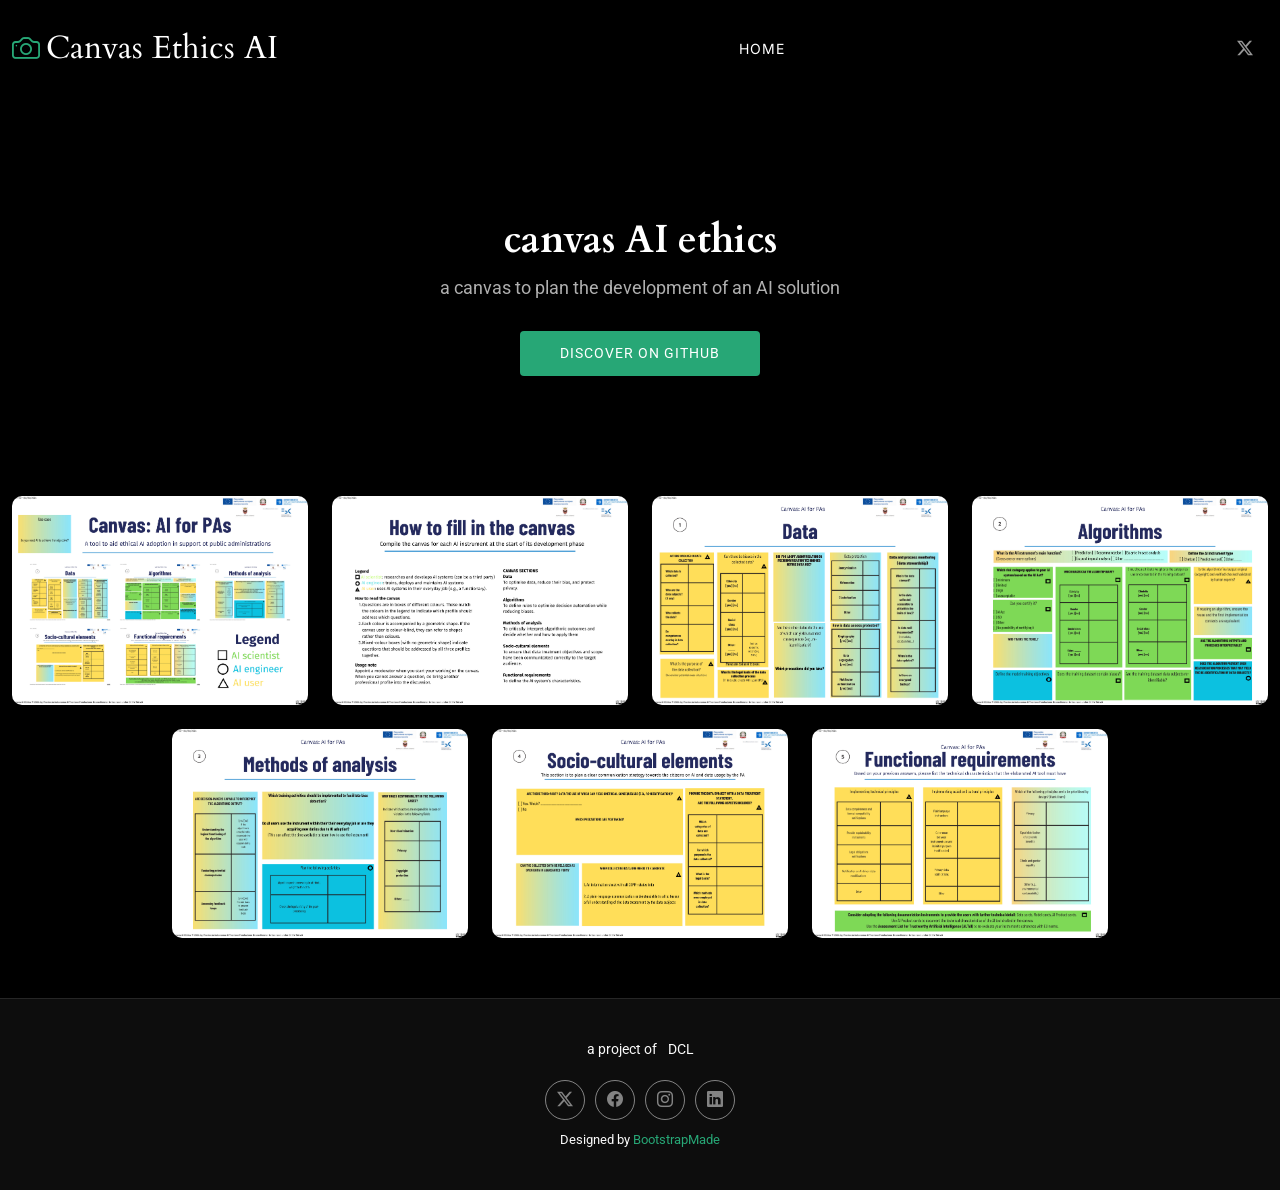
==== commit 5eafe29a: "update" ====
--- a/docs/index.html
+++ b/docs/index.html
@@ -51,16 +51,15 @@
       <nav id="navmenu" class="navmenu">
         <ul>
           <li><a href="index.html" class="active">Home<br></a></li>
-          <li><a href="about.html">About</a></li>
+	  <!--<li><a href="about.html">About</a></li>
           <li class="dropdown"><a href="gallery.html"><span>Gallery</span> <i class="bi bi-chevron-down toggle-dropdown"></i></a>
             <ul>
               <li><a href="gallery.html">Canvas AI</a></li>
-              <!--
               <li><a href="gallery.html">Canvas AI for business</a></li>
               <li><a href="gallery.html">Canvas AI italian versione</a></li>
-              -->
             </ul>
           </li>
+	  -->
           <!--
           <li><a href="services.html">Services</a></li>
           <li><a href="contact.html">Contact</a></li>
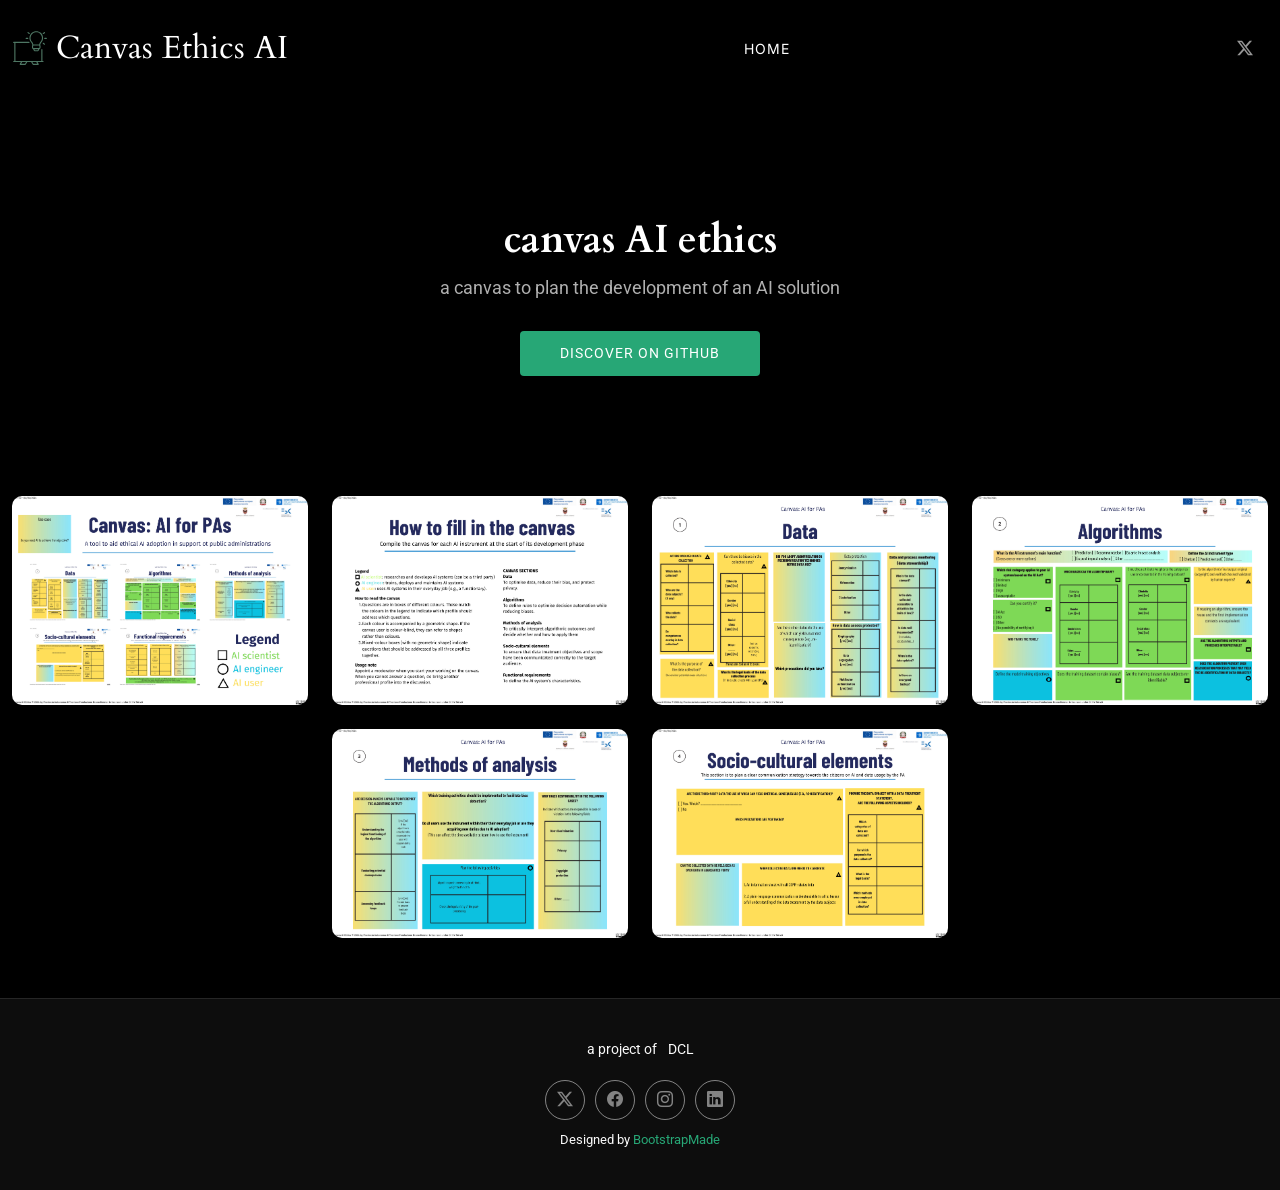
==== commit 182adcda: "removed a void image" ====
--- a/docs/index.html
+++ b/docs/index.html
@@ -40,11 +40,10 @@
 
   <header id="header" class="header d-flex align-items-center sticky-top">
     <div class="container-fluid position-relative d-flex align-items-center justify-content-between">
-
       <a href="index.html" class="logo d-flex align-items-center me-auto me-xl-0">
         <!-- Uncomment the line below if you also wish to use an image logo -->
-        <!-- <img src="assets/img/logo.png" alt=""> -->
-        <i class="bi bi-camera"></i>
+        <img src="assets/img/logo.svg" alt="">
+        <!--<i class="bi bi-camera"></i>-->
         <h1 class="sitename">Canvas Ethics AI</h1>
       </a>
 
@@ -164,15 +163,6 @@
             </div>
           </div><!-- End Gallery Item -->
 
-          <div class="col-xl-3 col-lg-4 col-md-6">
-            <div class="gallery-item h-100">
-              <img src="assets/img/gallery/gallery-7.jpg" class="img-fluid" alt="">
-              <div class="gallery-links d-flex align-items-center justify-content-center">
-                <a href="assets/img/gallery/gallery-7.jpg" title="Gallery 7" class="glightbox preview-link"><i class="bi bi-arrows-angle-expand"></i></a>
-                <a href="gallery-single.html" class="details-link"><i class="bi bi-link-45deg"></i></a>
-              </div>
-            </div>
-          </div><!-- End Gallery Item -->
         </div>
 
       </div>
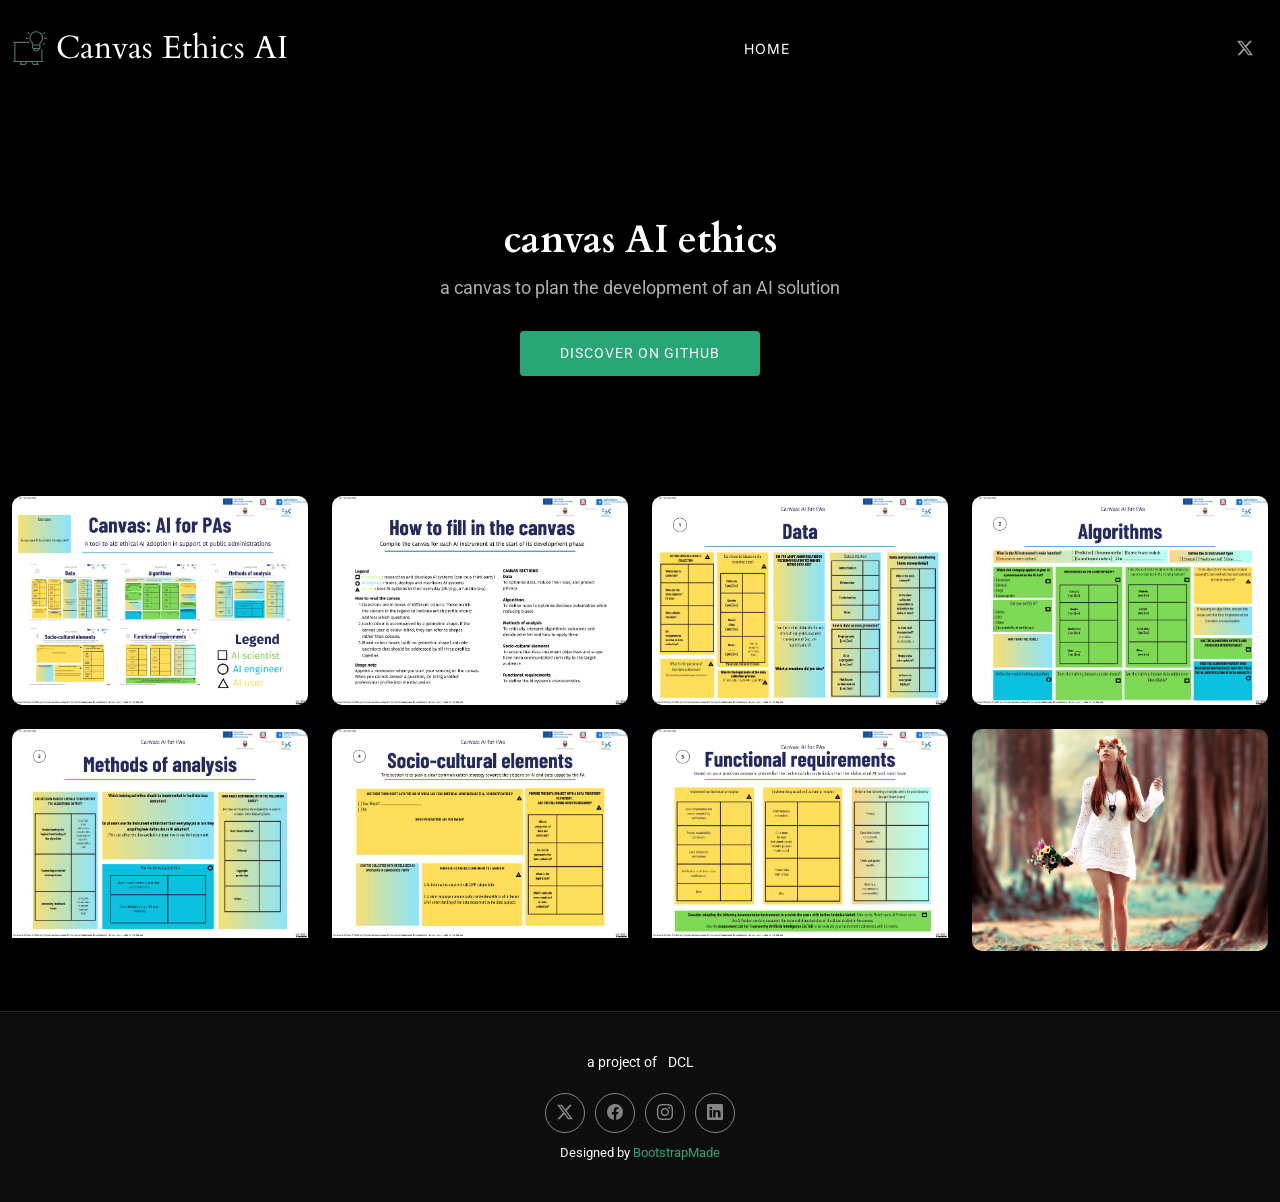
==== commit d3f07863: "other images" ====
--- a/docs/index.html
+++ b/docs/index.html
@@ -107,7 +107,7 @@
             <div class="gallery-item h-100">
               <img src="assets/img/gallery/gallery-1.jpg" class="img-fluid" alt="">
               <div class="gallery-links d-flex align-items-center justify-content-center">
-                <a href="assets/img/gallery/gallery-1.jpg" title="Gallery 1" class="glightbox preview-link"><i class="bi bi-arrows-angle-expand"></i></a>
+                <a href="assets/img/gallery/gallery-1.jpg" title="vista completa" class="glightbox preview-link"><i class="bi bi-arrows-angle-expand"></i></a>
                 <a href="gallery-single.html" class="details-link"><i class="bi bi-link-45deg"></i></a>
               </div>
             </div>
@@ -117,7 +117,7 @@
             <div class="gallery-item h-100">
               <img src="assets/img/gallery/gallery-2.jpg" class="img-fluid" alt="">
               <div class="gallery-links d-flex align-items-center justify-content-center">
-                <a href="assets/img/gallery/gallery-2.jpg" title="Gallery 2" class="glightbox preview-link"><i class="bi bi-arrows-angle-expand"></i></a>
+                <a href="assets/img/gallery/gallery-2.jpg" title="istruzioni" class="glightbox preview-link"><i class="bi bi-arrows-angle-expand"></i></a>
                 <a href="gallery-single.html" class="details-link"><i class="bi bi-link-45deg"></i></a>
               </div>
             </div>
@@ -127,7 +127,7 @@
             <div class="gallery-item h-100">
               <img src="assets/img/gallery/gallery-3.jpg" class="img-fluid" alt="">
               <div class="gallery-links d-flex align-items-center justify-content-center">
-                <a href="assets/img/gallery/gallery-3.jpg" title="Gallery 3" class="glightbox preview-link"><i class="bi bi-arrows-angle-expand"></i></a>
+                <a href="assets/img/gallery/gallery-3.jpg" title="glossario" class="glightbox preview-link"><i class="bi bi-arrows-angle-expand"></i></a>
                 <a href="gallery-single.html" class="details-link"><i class="bi bi-link-45deg"></i></a>
               </div>
             </div>
@@ -137,7 +137,7 @@
             <div class="gallery-item h-100">
               <img src="assets/img/gallery/gallery-4.jpg" class="img-fluid" alt="">
               <div class="gallery-links d-flex align-items-center justify-content-center">
-                <a href="assets/img/gallery/gallery-4.jpg" title="Gallery 4" class="glightbox preview-link"><i class="bi bi-arrows-angle-expand"></i></a>
+                <a href="assets/img/gallery/gallery-4.jpg" title="dati" class="glightbox preview-link"><i class="bi bi-arrows-angle-expand"></i></a>
                 <a href="gallery-single.html" class="details-link"><i class="bi bi-link-45deg"></i></a>
               </div>
             </div>
@@ -147,7 +147,7 @@
             <div class="gallery-item h-100">
               <img src="assets/img/gallery/gallery-5.jpg" class="img-fluid" alt="">
               <div class="gallery-links d-flex align-items-center justify-content-center">
-                <a href="assets/img/gallery/gallery-5.jpg" title="Gallery 5" class="glightbox preview-link"><i class="bi bi-arrows-angle-expand"></i></a>
+                <a href="assets/img/gallery/gallery-5.jpg" title="algoritmi" class="glightbox preview-link"><i class="bi bi-arrows-angle-expand"></i></a>
                 <a href="gallery-single.html" class="details-link"><i class="bi bi-link-45deg"></i></a>
               </div>
             </div>
@@ -157,11 +157,32 @@
             <div class="gallery-item h-100">
               <img src="assets/img/gallery/gallery-6.jpg" class="img-fluid" alt="">
               <div class="gallery-links d-flex align-items-center justify-content-center">
-                <a href="assets/img/gallery/gallery-6.jpg" title="Gallery 6" class="glightbox preview-link"><i class="bi bi-arrows-angle-expand"></i></a>
-                <a href="gallery-single.html" class="details-link"><i class="bi bi-link-45deg"></i></a>
-              </div>
-            </div>
-          </div><!-- End Gallery Item -->
+                <a href="assets/img/gallery/gallery-6.jpg" title="metodi di analisi" class="glightbox preview-link"><i class="bi bi-arrows-angle-expand"></i></a>
+                <a href="gallery-single.html" class="details-link"><i class="bi bi-link-45deg"></i></a>
+              </div>
+            </div>
+          </div><!-- End Gallery Item -->
+
+          <div class="col-xl-3 col-lg-4 col-md-6">
+            <div class="gallery-item h-100">
+              <img src="assets/img/gallery/gallery-7.jpg" class="img-fluid" alt="">
+              <div class="gallery-links d-flex align-items-center justify-content-center">
+                <a href="assets/img/gallery/gallery-7.jpg" title="elementi culturali e sociali" class="glightbox preview-link"><i class="bi bi-arrows-angle-expand"></i></a>
+                <a href="gallery-single.html" class="details-link"><i class="bi bi-link-45deg"></i></a>
+              </div>
+            </div>
+          </div><!-- End Gallery Item -->
+
+          <div class="col-xl-3 col-lg-4 col-md-6">
+            <div class="gallery-item h-100">
+              <img src="assets/img/gallery/gallery-8.jpg" class="img-fluid" alt="">
+              <div class="gallery-links d-flex align-items-center justify-content-center">
+                <a href="assets/img/gallery/gallery-8.jpg" title="requisiti funzionali" class="glightbox preview-link"><i class="bi bi-arrows-angle-expand"></i></a>
+                <a href="gallery-single.html" class="details-link"><i class="bi bi-link-45deg"></i></a>
+              </div>
+            </div>
+          </div><!-- End Gallery Item -->
+
 
         </div>
 
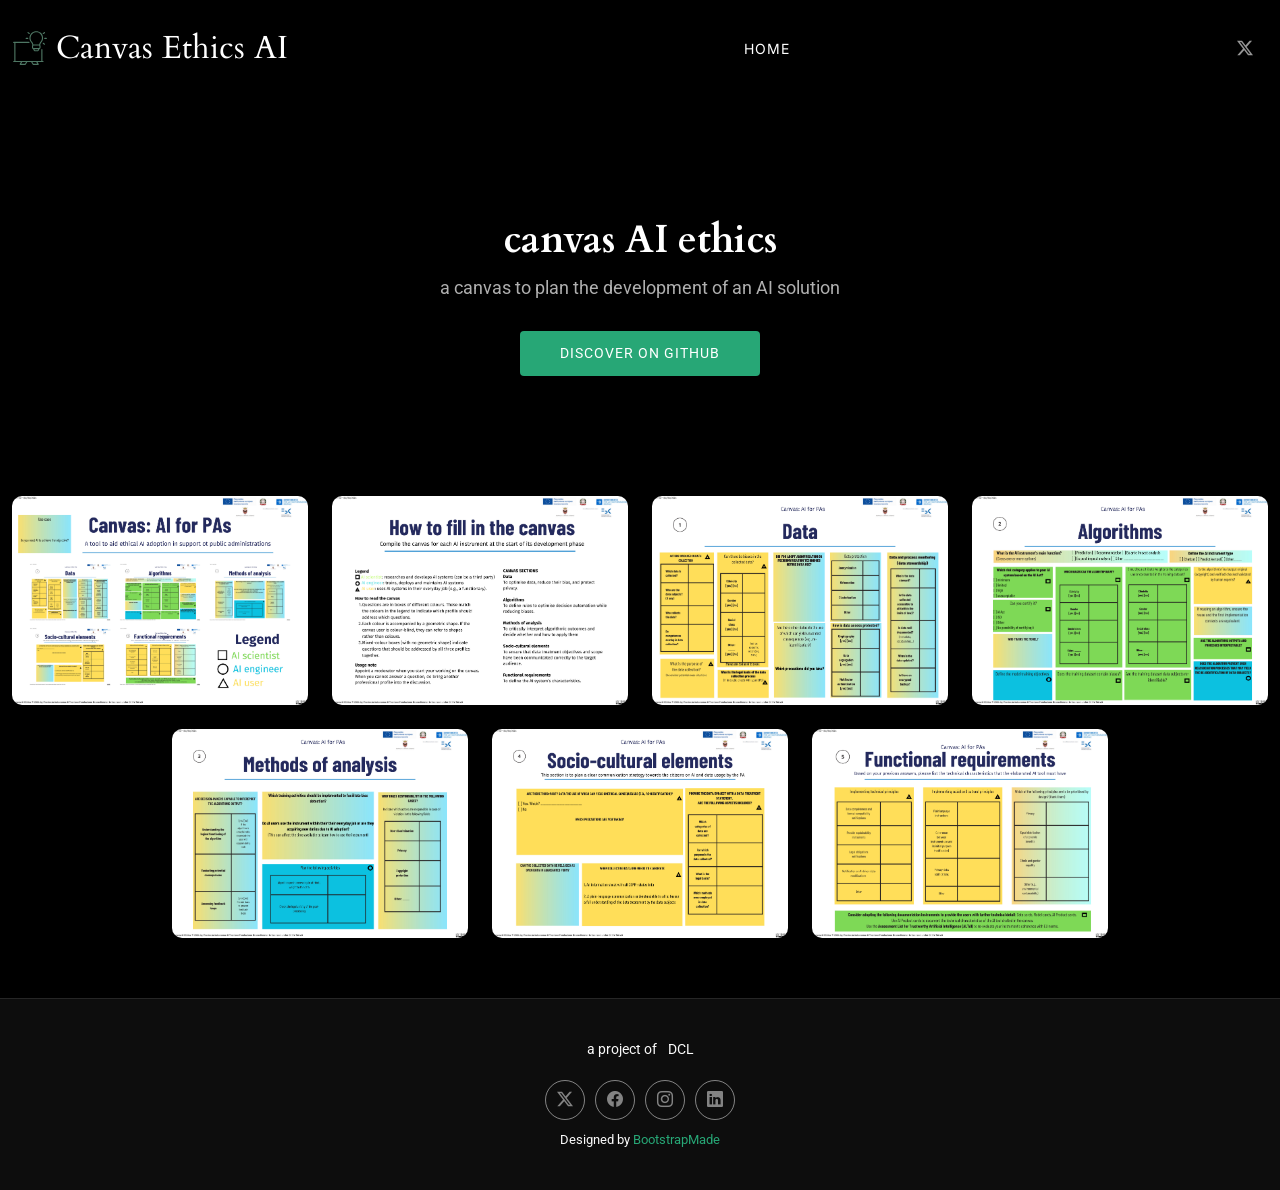
==== commit c06323b1: "update ita" ====
--- a/docs/index.html
+++ b/docs/index.html
@@ -173,17 +173,6 @@
             </div>
           </div><!-- End Gallery Item -->
 
-          <div class="col-xl-3 col-lg-4 col-md-6">
-            <div class="gallery-item h-100">
-              <img src="assets/img/gallery/gallery-8.jpg" class="img-fluid" alt="">
-              <div class="gallery-links d-flex align-items-center justify-content-center">
-                <a href="assets/img/gallery/gallery-8.jpg" title="requisiti funzionali" class="glightbox preview-link"><i class="bi bi-arrows-angle-expand"></i></a>
-                <a href="gallery-single.html" class="details-link"><i class="bi bi-link-45deg"></i></a>
-              </div>
-            </div>
-          </div><!-- End Gallery Item -->
-
-
         </div>
 
       </div>
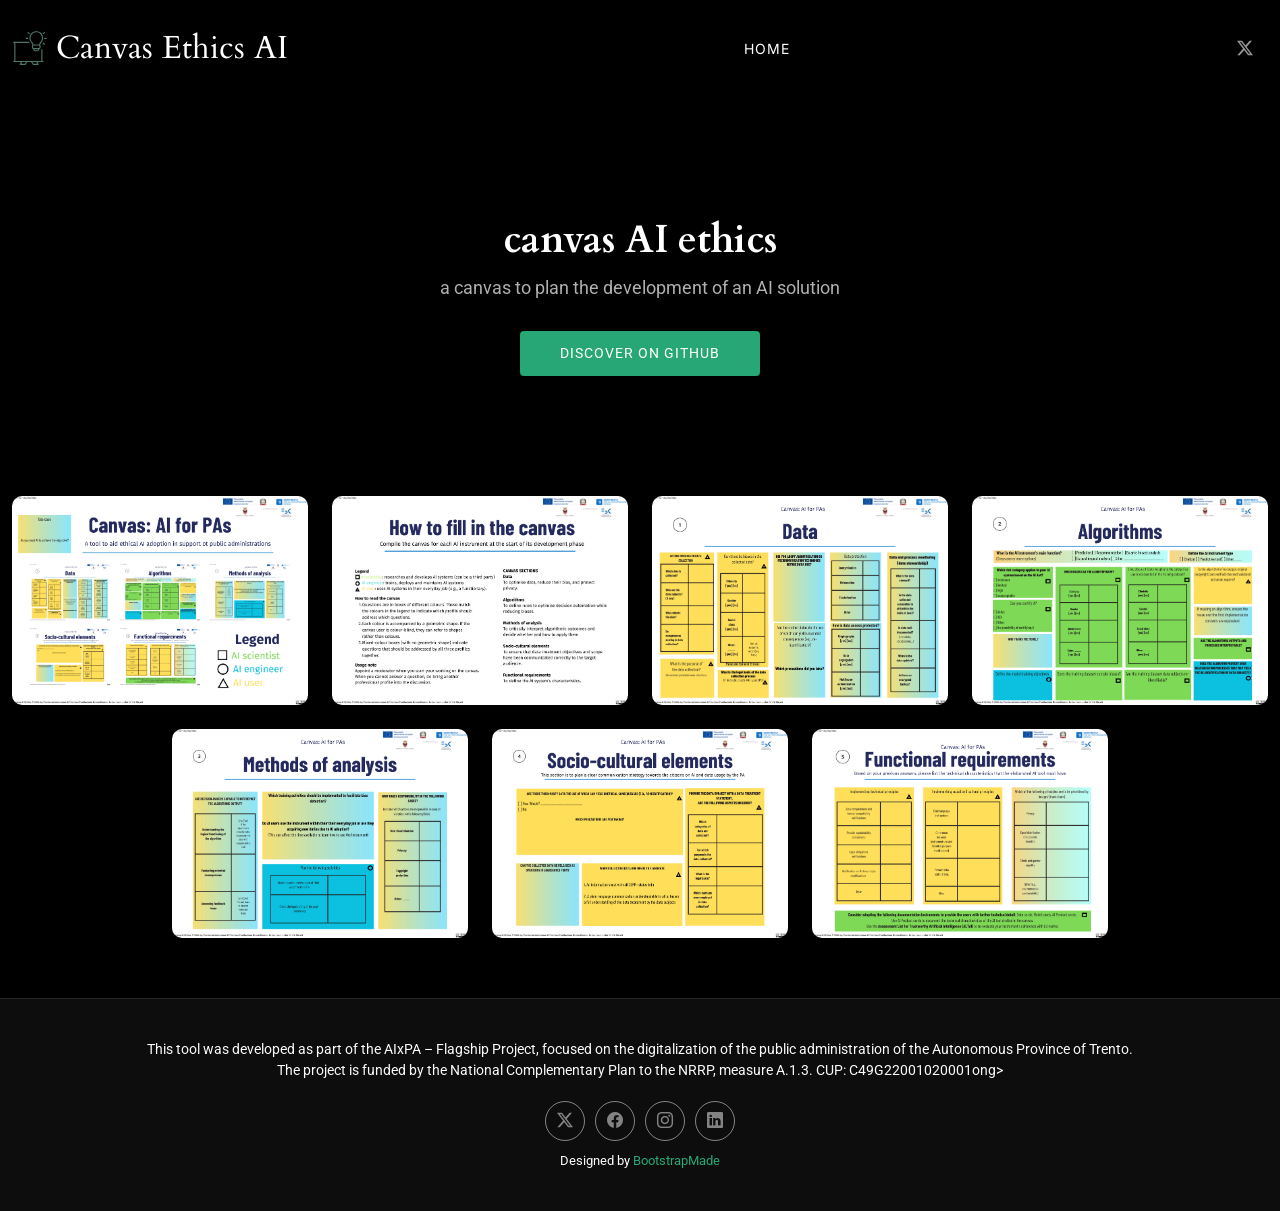
==== commit 132f315f: "Update index.html" ====
--- a/docs/index.html
+++ b/docs/index.html
@@ -185,7 +185,8 @@
 
     <div class="container">
       <div class="copyright text-center ">
-        <p>a project of <strong class="px-1 sitename"></strong> <span>DCL</span></p>
+        <p>This tool was developed as part of the <span>AIxPA</span> – Flagship Project, focused on the digitalization of the public administration of the <span>Autonomous Province of Trento</span>.<br/>The project is funded by the National Complementary Plan to the NRRP, measure A.1.3.
+<span>CUP: C49G22001020001ong></span></p>
       </div>
       <div class="social-links d-flex justify-content-center">
         <a href=""><i class="bi bi-twitter-x"></i></a>
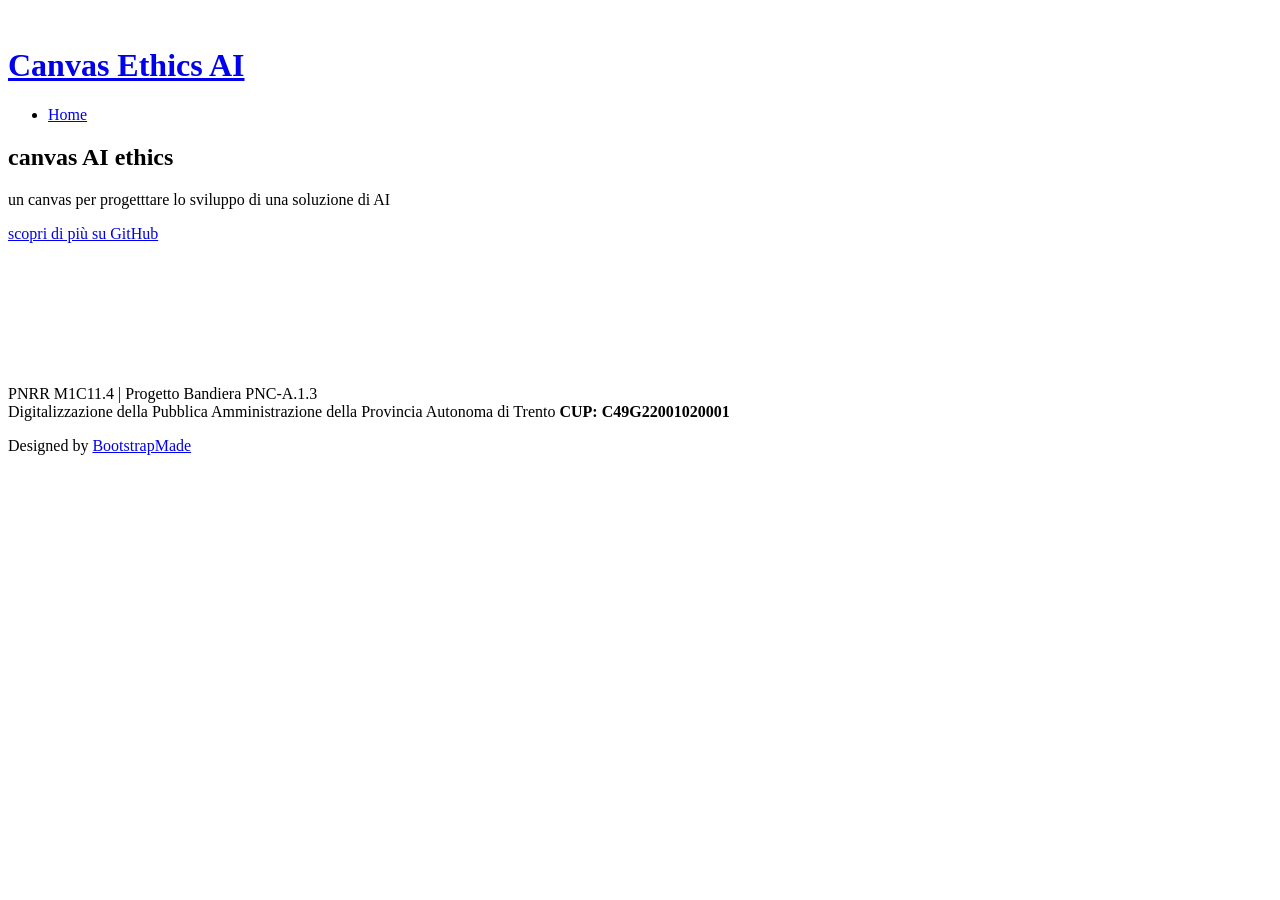
==== commit 78aa8005: "update" ====
--- a/docs/index.html
+++ b/docs/index.html
@@ -9,8 +9,8 @@
   <meta name="keywords" content="AI Ethics, Public Administration, AI Governance, Algorithmic Bias, Data Privacy, AI Regulation, Responsible AI, AI Act, Digital Transformation, Trustworthy AI, Machine Learning in Government, AI Deployment Framework.">
 
   <!-- Favicons -->
-  <link href="assets/img/favicon.png" rel="icon">
-  <link href="assets/img/apple-touch-icon.png" rel="apple-touch-icon">
+  <link href="../assets/img/favicon.png" rel="icon">
+  <link href="../assets/img/apple-touch-icon.png" rel="apple-touch-icon">
 
   <!-- Fonts -->
   <link href="https://fonts.googleapis.com" rel="preconnect">
@@ -18,14 +18,14 @@
   <link href="https://fonts.googleapis.com/css2?family=Roboto:ital,wght@0,100;0,300;0,400;0,500;0,700;0,900;1,100;1,300;1,400;1,500;1,700;1,900&family=Inter:wght@100;200;300;400;500;600;700;800;900&family=Cardo:ital,wght@0,400;0,700;1,400;1,700&display=swap" rel="stylesheet">
 
   <!-- Vendor CSS Files -->
-  <link href="assets/vendor/bootstrap/css/bootstrap.min.css" rel="stylesheet">
-  <link href="assets/vendor/bootstrap-icons/bootstrap-icons.css" rel="stylesheet">
-  <link href="assets/vendor/aos/aos.css" rel="stylesheet">
-  <link href="assets/vendor/glightbox/css/glightbox.min.css" rel="stylesheet">
-  <link href="assets/vendor/swiper/swiper-bundle.min.css" rel="stylesheet">
+  <link href="../assets/vendor/bootstrap/css/bootstrap.min.css" rel="stylesheet">
+  <link href="../assets/vendor/bootstrap-icons/bootstrap-icons.css" rel="stylesheet">
+  <link href="../assets/vendor/aos/aos.css" rel="stylesheet">
+  <link href="../assets/vendor/glightbox/css/glightbox.min.css" rel="stylesheet">
+  <link href="../assets/vendor/swiper/swiper-bundle.min.css" rel="stylesheet">
 
   <!-- Main CSS File -->
-  <link href="assets/css/main.css" rel="stylesheet">
+  <link href="../assets/css/main.css" rel="stylesheet">
 
   <!-- =======================================================
   * Template Name: PhotoFolio
@@ -42,7 +42,7 @@
     <div class="container-fluid position-relative d-flex align-items-center justify-content-between">
       <a href="index.html" class="logo d-flex align-items-center me-auto me-xl-0">
         <!-- Uncomment the line below if you also wish to use an image logo -->
-        <img src="assets/img/logo.svg" alt="">
+        <img src="../assets/img/logo.svg" alt="">
         <!--<i class="bi bi-camera"></i>-->
         <h1 class="sitename">Canvas Ethics AI</h1>
       </a>
@@ -88,8 +88,8 @@
         <div class="row justify-content-center">
           <div class="col-lg-6 text-center" data-aos="fade-up" data-aos-delay="100">
             <h2>canvas AI ethics</h2>
-            <p>a canvas to plan the development of an AI solution</p>
-            <a href="https://github.com/dclfbk/canvasaiethics" class="btn-get-started">discover on github<br></a>
+            <p>un canvas per progetttare lo sviluppo di una soluzione di AI</p>
+            <a href="https://github.com/dclfbk/canvasaiethics" class="btn-get-started">scopri di più su GitHub<br></a>
           </div>
         </div>
       </div>
@@ -105,74 +105,73 @@
 
           <div class="col-xl-3 col-lg-4 col-md-6">
             <div class="gallery-item h-100">
-              <img src="assets/img/gallery/gallery-1.jpg" class="img-fluid" alt="">
-              <div class="gallery-links d-flex align-items-center justify-content-center">
-                <a href="assets/img/gallery/gallery-1.jpg" title="vista completa" class="glightbox preview-link"><i class="bi bi-arrows-angle-expand"></i></a>
-                <a href="gallery-single.html" class="details-link"><i class="bi bi-link-45deg"></i></a>
-              </div>
-            </div>
-          </div><!-- End Gallery Item -->
-
-          <div class="col-xl-3 col-lg-4 col-md-6">
-            <div class="gallery-item h-100">
-              <img src="assets/img/gallery/gallery-2.jpg" class="img-fluid" alt="">
-              <div class="gallery-links d-flex align-items-center justify-content-center">
-                <a href="assets/img/gallery/gallery-2.jpg" title="istruzioni" class="glightbox preview-link"><i class="bi bi-arrows-angle-expand"></i></a>
-                <a href="gallery-single.html" class="details-link"><i class="bi bi-link-45deg"></i></a>
-              </div>
-            </div>
-          </div><!-- End Gallery Item -->
-
-          <div class="col-xl-3 col-lg-4 col-md-6">
-            <div class="gallery-item h-100">
-              <img src="assets/img/gallery/gallery-3.jpg" class="img-fluid" alt="">
-              <div class="gallery-links d-flex align-items-center justify-content-center">
-                <a href="assets/img/gallery/gallery-3.jpg" title="glossario" class="glightbox preview-link"><i class="bi bi-arrows-angle-expand"></i></a>
-                <a href="gallery-single.html" class="details-link"><i class="bi bi-link-45deg"></i></a>
-              </div>
-            </div>
-          </div><!-- End Gallery Item -->
-
-          <div class="col-xl-3 col-lg-4 col-md-6">
-            <div class="gallery-item h-100">
-              <img src="assets/img/gallery/gallery-4.jpg" class="img-fluid" alt="">
-              <div class="gallery-links d-flex align-items-center justify-content-center">
-                <a href="assets/img/gallery/gallery-4.jpg" title="dati" class="glightbox preview-link"><i class="bi bi-arrows-angle-expand"></i></a>
-                <a href="gallery-single.html" class="details-link"><i class="bi bi-link-45deg"></i></a>
-              </div>
-            </div>
-          </div><!-- End Gallery Item -->
-
-          <div class="col-xl-3 col-lg-4 col-md-6">
-            <div class="gallery-item h-100">
-              <img src="assets/img/gallery/gallery-5.jpg" class="img-fluid" alt="">
-              <div class="gallery-links d-flex align-items-center justify-content-center">
-                <a href="assets/img/gallery/gallery-5.jpg" title="algoritmi" class="glightbox preview-link"><i class="bi bi-arrows-angle-expand"></i></a>
-                <a href="gallery-single.html" class="details-link"><i class="bi bi-link-45deg"></i></a>
-              </div>
-            </div>
-          </div><!-- End Gallery Item -->
-
-          <div class="col-xl-3 col-lg-4 col-md-6">
-            <div class="gallery-item h-100">
-              <img src="assets/img/gallery/gallery-6.jpg" class="img-fluid" alt="">
-              <div class="gallery-links d-flex align-items-center justify-content-center">
-                <a href="assets/img/gallery/gallery-6.jpg" title="metodi di analisi" class="glightbox preview-link"><i class="bi bi-arrows-angle-expand"></i></a>
-                <a href="gallery-single.html" class="details-link"><i class="bi bi-link-45deg"></i></a>
-              </div>
-            </div>
-          </div><!-- End Gallery Item -->
-
-          <div class="col-xl-3 col-lg-4 col-md-6">
-            <div class="gallery-item h-100">
-              <img src="assets/img/gallery/gallery-7.jpg" class="img-fluid" alt="">
-              <div class="gallery-links d-flex align-items-center justify-content-center">
-                <a href="assets/img/gallery/gallery-7.jpg" title="elementi culturali e sociali" class="glightbox preview-link"><i class="bi bi-arrows-angle-expand"></i></a>
-                <a href="gallery-single.html" class="details-link"><i class="bi bi-link-45deg"></i></a>
-              </div>
-            </div>
-          </div><!-- End Gallery Item -->
-
+              <img src="../assets/img/gallery/it/gallery-1.jpg" class="img-fluid" alt="">
+              <div class="gallery-links d-flex align-items-center justify-content-center">
+                <a href="../assets/img/gallery/it/gallery-1.jpg" title="Sintesi" class="glightbox preview-link"><i class="bi bi-arrows-angle-expand"></i></a>
+                <a href="canvas_ai_ethics_AIxPA_1.pdf" class="details-link"><i class="bi bi-link-45deg"></i></a>
+              </div>
+            </div>
+          </div><!-- End Gallery Item -->
+
+          <div class="col-xl-3 col-lg-4 col-md-6">
+            <div class="gallery-item h-100">
+              <img src="../assets/img/gallery/it/gallery-2.jpg" class="img-fluid" alt="">
+              <div class="gallery-links d-flex align-items-center justify-content-center">
+                <a href="../assets/img/gallery/it/gallery-2.jpg" title="Glossario" class="glightbox preview-link"><i class="bi bi-arrows-angle-expand"></i></a>
+                <a href="gallery-single.html" class="details-link"><i class="bi bi-link-45deg"></i></a>
+              </div>
+            </div>
+          </div><!-- End Gallery Item -->
+
+          <div class="col-xl-3 col-lg-4 col-md-6">
+            <div class="gallery-item h-100">
+              <img src="../assets/img/gallery/it/gallery-3.jpg" class="img-fluid" alt="">
+              <div class="gallery-links d-flex align-items-center justify-content-center">
+                <a href="../assets/img/gallery/it/gallery-3.jpg" title="Dati" class="glightbox preview-link"><i class="bi bi-arrows-angle-expand"></i></a>
+                <a href="gallery-single.html" class="details-link"><i class="bi bi-link-45deg"></i></a>
+              </div>
+            </div>
+          </div><!-- End Gallery Item -->
+
+          <div class="col-xl-3 col-lg-4 col-md-6">
+            <div class="gallery-item h-100">
+              <img src="../assets/img/gallery/it/gallery-4.jpg" class="img-fluid" alt="">
+              <div class="gallery-links d-flex align-items-center justify-content-center">
+                <a href="../assets/img/gallery/it/gallery-4.jpg" title="Algoritmi" class="glightbox preview-link"><i class="bi bi-arrows-angle-expand"></i></a>
+                <a href="gallery-single.html" class="details-link"><i class="bi bi-link-45deg"></i></a>
+              </div>
+            </div>
+          </div><!-- End Gallery Item -->
+
+          <div class="col-xl-3 col-lg-4 col-md-6">
+            <div class="gallery-item h-100">
+              <img src="../assets/img/gallery/it/gallery-5.jpg" class="img-fluid" alt="">
+              <div class="gallery-links d-flex align-items-center justify-content-center">
+                <a href="../assets/img/gallery/it/gallery-5.jpg" title="Metodi di Analisi" class="glightbox preview-link"><i class="bi bi-arrows-angle-expand"></i></a>
+                <a href="gallery-single.html" class="details-link"><i class="bi bi-link-45deg"></i></a>
+              </div>
+            </div>
+          </div><!-- End Gallery Item -->
+
+          <div class="col-xl-3 col-lg-4 col-md-6">
+            <div class="gallery-item h-100">
+              <img src="../assets/img/gallery/it/gallery-6.jpg" class="img-fluid" alt="">
+              <div class="gallery-links d-flex align-items-center justify-content-center">
+                <a href="../assets/img/gallery/it/gallery-6.jpg" title="Elementi culturali e sociali" class="glightbox preview-link"><i class="bi bi-arrows-angle-expand"></i></a>
+                <a href="gallery-single.html" class="details-link"><i class="bi bi-link-45deg"></i></a>
+              </div>
+            </div>
+          </div><!-- End Gallery Item -->
+          <div class="col-xl-3 col-lg-4 col-md-6">
+            <div class="gallery-item h-100">
+              <img src="../assets/img/gallery/it/gallery-7.jpg" class="img-fluid" alt="">
+              <div class="gallery-links d-flex align-items-center justify-content-center">
+                <a href="../assets/img/gallery/it/gallery-7.jpg" title="Requisiti funzionali" class="glightbox preview-link"><i class="bi bi-arrows-angle-expand"></i></a>
+                <a href="gallery-single.html" class="details-link"><i class="bi bi-link-45deg"></i></a>
+              </div>
+            </div>
+          </div><!-- End Gallery Item -->
+          
         </div>
 
       </div>
@@ -185,14 +184,9 @@
 
     <div class="container">
       <div class="copyright text-center ">
-        <p>This tool was developed as part of the <span>AIxPA</span> – Flagship Project, focused on the digitalization of the public administration of the <span>Autonomous Province of Trento</span>.<br/>The project is funded by the National Complementary Plan to the NRRP, measure A.1.3.
-<span>CUP: C49G22001020001ong></span></p>
-      </div>
-      <div class="social-links d-flex justify-content-center">
-        <a href=""><i class="bi bi-twitter-x"></i></a>
-        <a href=""><i class="bi bi-facebook"></i></a>
-        <a href=""><i class="bi bi-instagram"></i></a>
-        <a href=""><i class="bi bi-linkedin"></i></a>
+	      <p><span>PNRR M1C11.4 | Progetto Bandiera PNC-A.1.3</span><br/>
+Digitalizzazione della Pubblica Amministrazione della Provincia Autonoma di Trento
+<strong class="px-1 sitename">CUP: C49G22001020001</strong></p>
       </div>
       <div class="credits">
         <!-- All the links in the footer should remain intact. -->
@@ -214,14 +208,14 @@
   </div>
 
   <!-- Vendor JS Files -->
-  <script src="assets/vendor/bootstrap/js/bootstrap.bundle.min.js"></script>
-  <script src="assets/vendor/php-email-form/validate.js"></script>
-  <script src="assets/vendor/aos/aos.js"></script>
-  <script src="assets/vendor/glightbox/js/glightbox.min.js"></script>
-  <script src="assets/vendor/swiper/swiper-bundle.min.js"></script>
+  <script src="../assets/vendor/bootstrap/js/bootstrap.bundle.min.js"></script>
+  <script src="./assets/vendor/php-email-form/validate.js"></script>
+  <script src="../assets/vendor/aos/aos.js"></script>
+  <script src="../assets/vendor/glightbox/js/glightbox.min.js"></script>
+  <script src="../assets/vendor/swiper/swiper-bundle.min.js"></script>
 
   <!-- Main JS File -->
-  <script src="assets/js/main.js"></script>
+  <script src="../assets/js/main.js"></script>
 
 </body>
 
